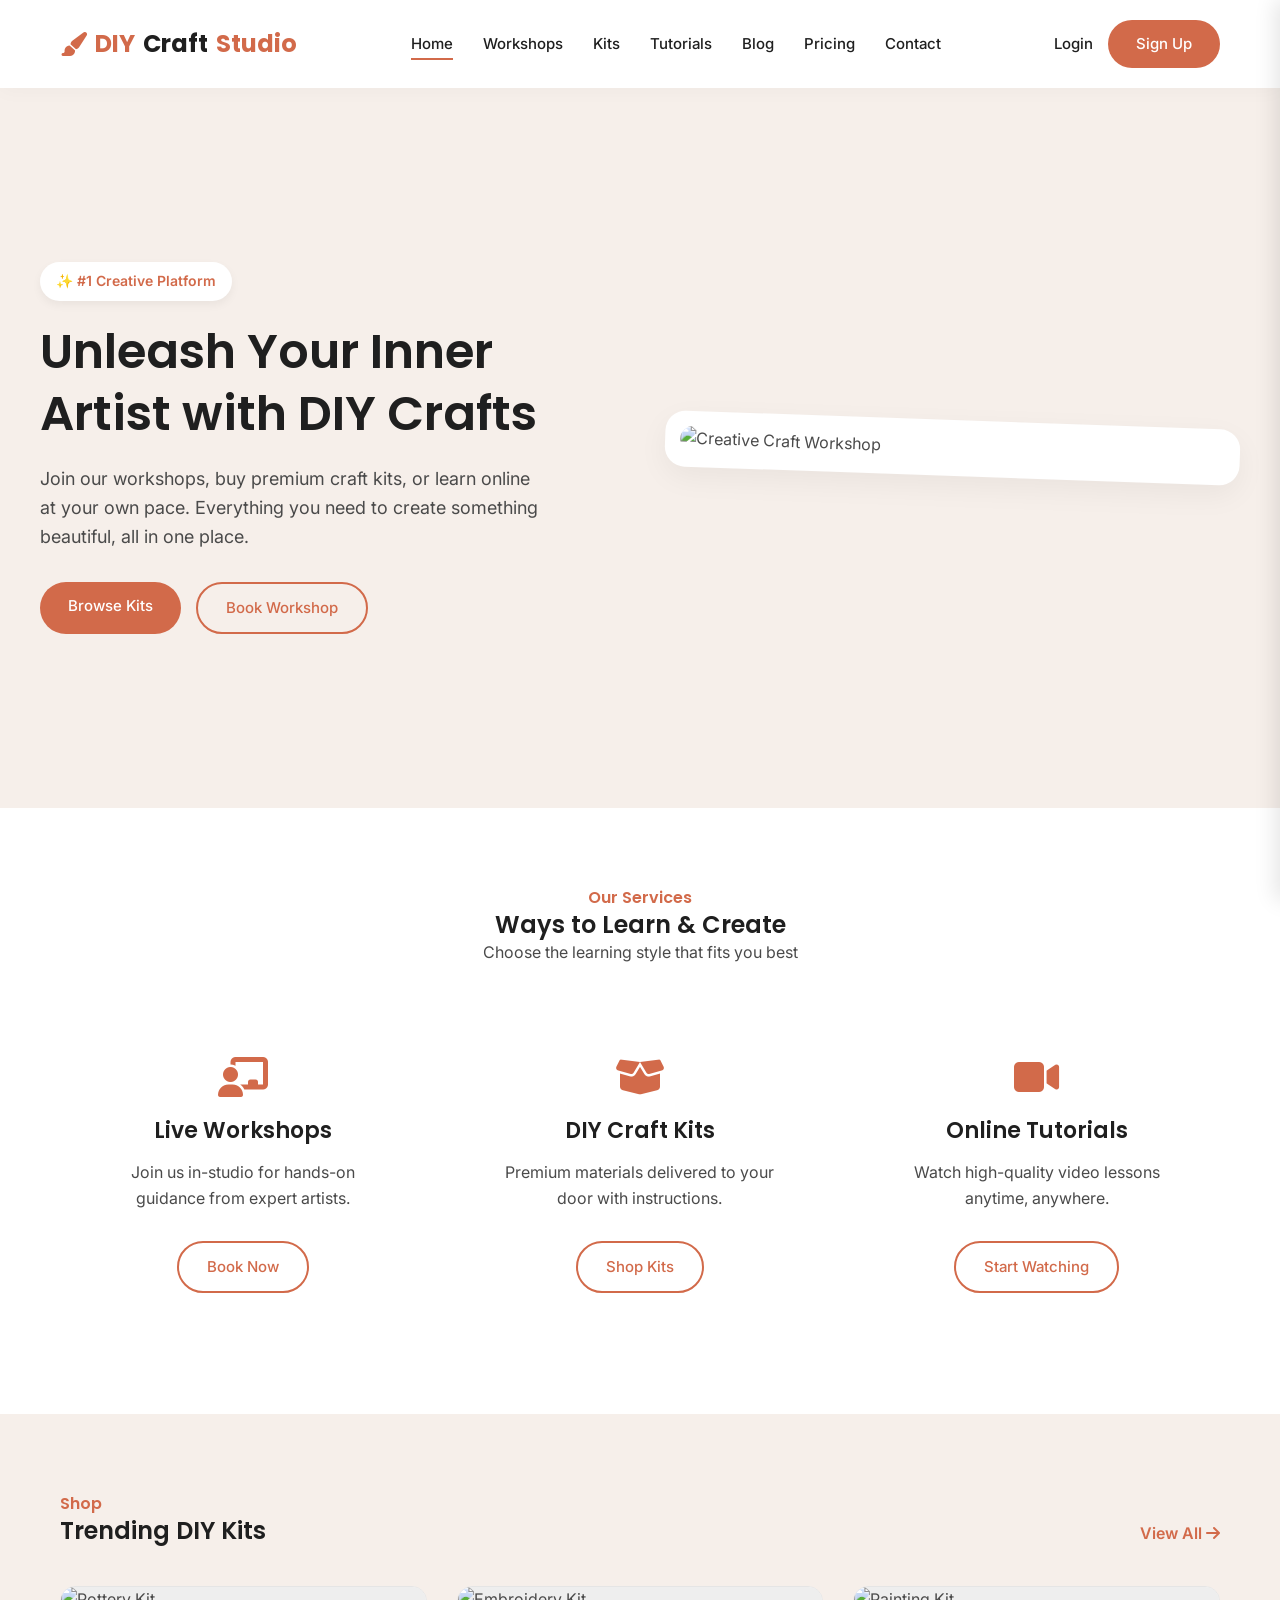
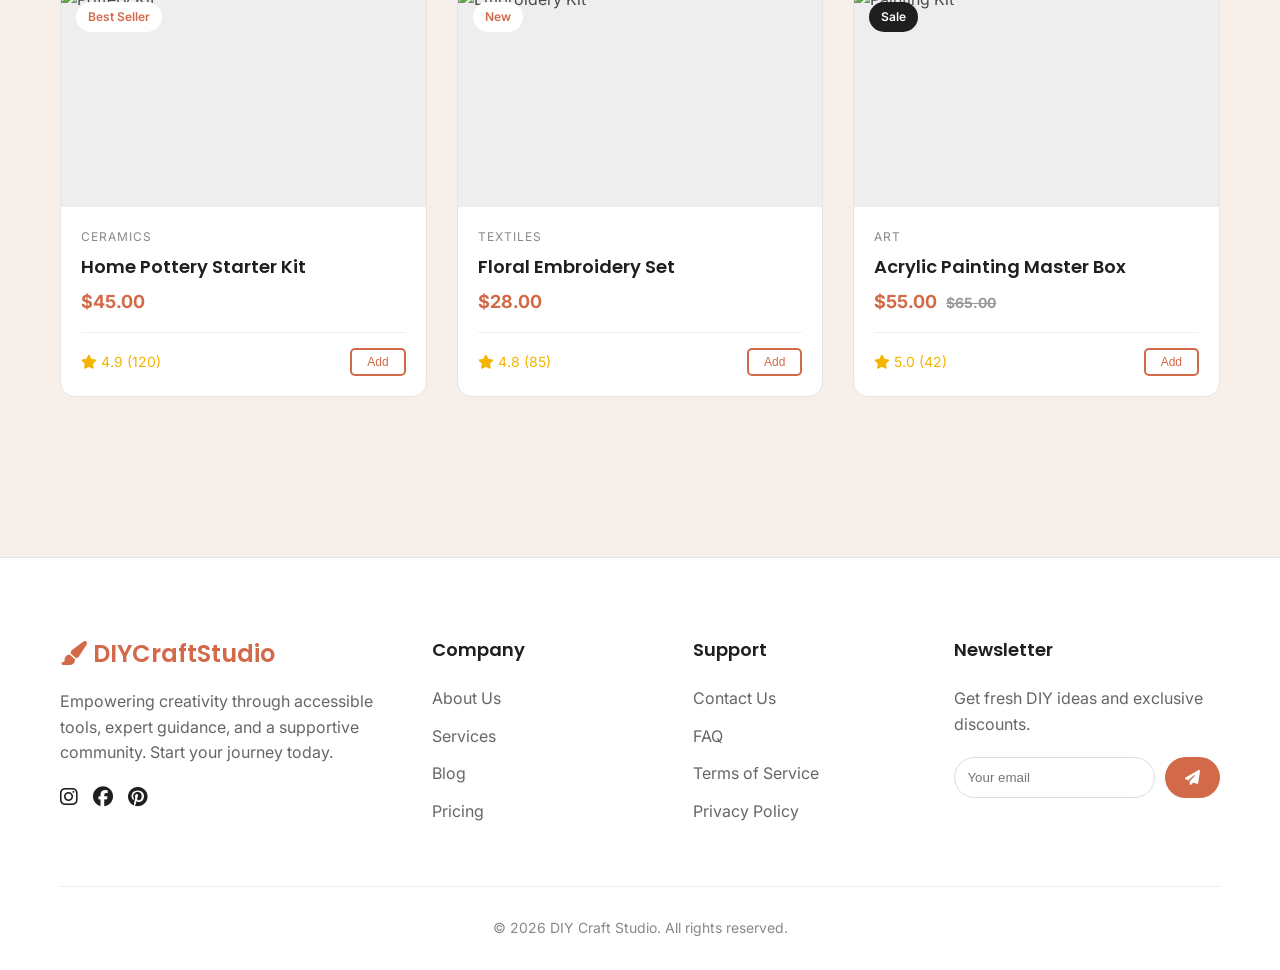
==== index.html @ 7f1c8a32 "first commit" ====
<!DOCTYPE html>
<html lang="en">
<head>
    <meta charset="UTF-8">
    <meta name="viewport" content="width=device-width, initial-scale=1.0">
    <title>DIY Craft Studio - Creative Learning & Commerce</title>
    <link rel="stylesheet" href="assets/css/style.css">
    <!-- FontAwesome for Icons -->
    <link rel="stylesheet" href="https://cdnjs.cloudflare.com/ajax/libs/font-awesome/6.4.0/css/all.min.css">
</head>
<body>

    <!-- Header -->
    <header class="header">
        <div class="container nav-container">
            <a href="index.html" class="logo">
                <i class="fa-solid fa-paintbrush"></i> DIY<span>Craft</span>Studio
            </a>
            
            <nav class="nav-menu">
                <a href="index.html" class="nav-item active">Home</a>
                <a href="services.html" class="nav-item">Workshops</a>
                <a href="services.html" class="nav-item">Kits</a>
                <a href="services.html" class="nav-item">Tutorials</a>
                <a href="blog.html" class="nav-item">Blog</a>
                <a href="pricing.html" class="nav-item">Pricing</a>
                <a href="contact.html" class="nav-item">Contact</a>
            </nav>

            <div class="nav-actions">
                <a href="login.html" class="nav-item">Login</a>
                <a href="register.html" class="btn btn-primary">Sign Up</a>
                <div class="hamburger">
                    <i class="fa-solid fa-bars"></i>
                </div>
            </div>
        </div>
    </header>

    <!-- Mobile Menu Overlay -->
    <div class="mobile-menu">
        <div style="margin-top: 50px;">
            <a href="index.html" class="sidebar-item">Home</a>
            <a href="services.html" class="sidebar-item">Workshops</a>
            <a href="services.html" class="sidebar-item">Kits</a>
            <a href="services.html" class="sidebar-item">Tutorials</a>
            <a href="blog.html" class="sidebar-item">Blog</a>
            <a href="pricing.html" class="sidebar-item">Pricing</a>
            <a href="contact.html" class="sidebar-item">Contact</a>
            <hr style="margin: 20px 0; border: 0; border-top: 1px solid #eee;">
            <a href="login.html" class="sidebar-item">Login</a>
            <a href="register.html" class="sidebar-item">Sign Up</a>
        </div>
    </div>
    <div class="overlay"></div>

    <!-- Hero Section -->
    <section class="hero container">
        <div class="hero-content">
            <span class="hero-tag">✨ #1 Creative Platform</span>
            <h1 class="hero-title">Unleash Your Inner Artist with DIY Crafts</h1>
            <p class="hero-text">Join our workshops, buy premium craft kits, or learn online at your own pace. Everything you need to create something beautiful, all in one place.</p>
            <div style="display: flex; gap: 15px;">
                <a href="services.html" class="btn btn-primary">Browse Kits</a>
                <a href="services.html" class="btn btn-outline">Book Workshop</a>
            </div>
        </div>
        <div class="hero-image">
            <div class="hero-img-wrapper">
                <!-- Placeholder Image -->
                <img src="https://images.unsplash.com/photo-1452860606245-08befc0ff44b?ixlib=rb-4.0.3&auto=format&fit=crop&w=800&q=80" alt="Creative Craft Workshop">
            </div>
        </div>
    </section>

    <!-- Services Section -->
    <section class="section-padding" style="background-color: white;">
        <div class="container">
            <div class="text-center mb-5">
                <h4 style="color: var(--primary);">Our Services</h4>
                <h2>Ways to Learn & Create</h2>
                <p>Choose the learning style that fits you best</p>
            </div>

            <div class="services-grid">
                <!-- Workshops -->
                <article class="service-card">
                    <i class="fa-solid fa-chalkboard-user service-icon"></i>
                    <h3 class="service-title">Live Workshops</h3>
                    <p class="mb-3">Join us in-studio for hands-on guidance from expert artists.</p>
                    <a href="services.html" class="btn btn-outline">Book Now</a>
                </article>

                <!-- Kits -->
                <article class="service-card">
                    <i class="fa-solid fa-box-open service-icon"></i>
                    <h3 class="service-title">DIY Craft Kits</h3>
                    <p class="mb-3">Premium materials delivered to your door with instructions.</p>
                    <a href="services.html" class="btn btn-outline">Shop Kits</a>
                </article>

                <!-- Tutorials -->
                <article class="service-card">
                    <i class="fa-solid fa-video service-icon"></i>
                    <h3 class="service-title">Online Tutorials</h3>
                    <p class="mb-3">Watch high-quality video lessons anytime, anywhere.</p>
                    <a href="services.html" class="btn btn-outline">Start Watching</a>
                </article>
            </div>
        </div>
    </section>

    <!-- Trending Kits Preview -->
    <section class="section-padding">
        <div class="container">
            <div style="display: flex; justify-content: space-between; align-items: end; margin-bottom: 40px;">
                <div>
                    <h4 style="color: var(--primary);">Shop</h4>
                    <h2>Trending DIY Kits</h2>
                </div>
                <a href="services.html" style="color: var(--primary); font-weight: 600;">View All <i class="fa-solid fa-arrow-right"></i></a>
            </div>

            <div class="card-grid">
                <!-- Kit 1 -->
                <div class="product-card">
                    <div class="card-img">
                        <span class="card-badge">Best Seller</span>
                        <img src="https://images.unsplash.com/photo-1606760227091-3dd870d97f1d?ixlib=rb-4.0.3&auto=format&fit=crop&w=800&q=80" alt="Pottery Kit">
                    </div>
                    <div class="card-body">
                        <span class="card-category">Ceramics</span>
                        <h3 class="card-title">Home Pottery Starter Kit</h3>
                        <span class="card-price">$45.00</span>
                        <div class="card-footer">
                            <span class="rating"><i class="fa-solid fa-star"></i> 4.9 (120)</span>
                            <button class="btn-outline" style="padding: 5px 15px; font-size: 12px; border-radius: 5px;">Add</button>
                        </div>
                    </div>
                </div>

                <!-- Kit 2 -->
                <div class="product-card">
                    <div class="card-img">
                        <span class="card-badge">New</span>
                        <img src="https://images.unsplash.com/photo-1544457070-4cd773b4d71e?ixlib=rb-4.0.3&auto=format&fit=crop&w=800&q=80" alt="Embroidery Kit">
                    </div>
                    <div class="card-body">
                        <span class="card-category">Textiles</span>
                        <h3 class="card-title">Floral Embroidery Set</h3>
                        <span class="card-price">$28.00</span>
                        <div class="card-footer">
                            <span class="rating"><i class="fa-solid fa-star"></i> 4.8 (85)</span>
                            <button class="btn-outline" style="padding: 5px 15px; font-size: 12px; border-radius: 5px;">Add</button>
                        </div>
                    </div>
                </div>

                <!-- Kit 3 -->
                <div class="product-card">
                    <div class="card-img">
                         <span class="card-badge" style="background: var(--tertiary); color: white;">Sale</span>
                        <img src="https://images.unsplash.com/photo-1513364776144-60967b0f800f?ixlib=rb-4.0.3&auto=format&fit=crop&w=800&q=80" alt="Painting Kit">
                    </div>
                    <div class="card-body">
                        <span class="card-category">Art</span>
                        <h3 class="card-title">Acrylic Painting Master Box</h3>
                        <span class="card-price">$55.00 <span style="text-decoration: line-through; color: #999; font-size: 14px; margin-left:5px;">$65.00</span></span>
                        <div class="card-footer">
                            <span class="rating"><i class="fa-solid fa-star"></i> 5.0 (42)</span>
                            <button class="btn-outline" style="padding: 5px 15px; font-size: 12px; border-radius: 5px;">Add</button>
                        </div>
                    </div>
                </div>
            </div>
        </div>
    </section>

    <!-- Footer -->
    <footer class="footer">
        <div class="container">
            <div class="footer-grid">
                <div class="footer-brand">
                    <h2><i class="fa-solid fa-paintbrush"></i> DIY<span>Craft</span>Studio</h2>
                    <p class="footer-text">Empowering creativity through accessible tools, expert guidance, and a supportive community. Start your journey today.</p>
                    <div style="display: flex; gap: 15px;">
                        <a href="#"><i class="fa-brands fa-instagram" style="font-size: 20px; color: var(--tertiary);"></i></a>
                        <a href="#"><i class="fa-brands fa-facebook" style="font-size: 20px; color: var(--tertiary);"></i></a>
                        <a href="#"><i class="fa-brands fa-pinterest" style="font-size: 20px; color: var(--tertiary);"></i></a>
                    </div>
                </div>

                <div>
                    <h4 class="footer-heading">Company</h4>
                    <ul class="footer-links">
                        <li><a href="about.html">About Us</a></li>
                        <li><a href="services.html">Services</a></li>
                        <li><a href="blog.html">Blog</a></li>
                        <li><a href="pricing.html">Pricing</a></li>
                    </ul>
                </div>

                <div>
                    <h4 class="footer-heading">Support</h4>
                    <ul class="footer-links">
                        <li><a href="contact.html">Contact Us</a></li>
                        <li><a href="#">FAQ</a></li>
                        <li><a href="#">Terms of Service</a></li>
                        <li><a href="#">Privacy Policy</a></li>
                    </ul>
                </div>

                <div>
                    <h4 class="footer-heading">Newsletter</h4>
                    <p class="footer-text">Get fresh DIY ideas and exclusive discounts.</p>
                    <form class="newsletter-form">
                        <input type="email" class="newsletter-input" placeholder="Your email">
                        <button type="submit" class="btn btn-primary" style="padding: 12px 20px;"><i class="fa-solid fa-paper-plane"></i></button>
                    </form>
                </div>
            </div>

            <div class="footer-bottom">
                <p>&copy; 2026 DIY Craft Studio. All rights reserved.</p>
            </div>
        </div>
    </footer>

    <script src="assets/js/main.js"></script>
</body>
</html>
---- assets/css/style.css ----
/* 
   DIY Craft Studio - Warm Handmade Theme 
   Luxury Minimal Creative Style 
*/

@import url('https://fonts.googleapis.com/css2?family=Inter:wght@300;400;500;600&family=Poppins:wght@400;500;600;700&display=swap');

:root {
    /* Color Palette - Warm Handmade */
    --primary: #D26A4A;     /* Terracotta */
    --primary-hover: #b55639;
    --secondary: #F6EFEA;   /* Cream */
    --tertiary: #1F1F1F;    /* Deep Dark */
    --text-body: #4a4a4a;
    --text-light: #ffffff;
    --border-color: #e5e5e5;
    --card-shadow: 0 10px 30px rgba(0, 0, 0, 0.05);
    --transition: all 0.3s ease;
}

/* Reset & Base */
*, *::before, *::after {
    margin: 0;
    padding: 0;
    box-sizing: border-box;
}

body {
    font-family: 'Inter', sans-serif;
    background-color: var(--secondary);
    color: var(--text-body);
    line-height: 1.6;
    overflow-x: hidden;
}

h1, h2, h3, h4, h5, h6 {
    font-family: 'Poppins', sans-serif;
    color: var(--tertiary);
    font-weight: 600;
    line-height: 1.3;
}

a {
    text-decoration: none;
    color: inherit;
    transition: var(--transition);
}

ul {
    list-style: none;
}

img {
    max-width: 100%;
    display: block;
    height: auto;
}

/* Utilities */
.container {
    max-width: 1200px;
    margin: 0 auto;
    padding: 0 20px;
}

.btn {
    display: inline-block;
    padding: 12px 28px;
    border-radius: 50px;
    font-weight: 500;
    font-size: 15px;
    cursor: pointer;
    border: none;
    transition: var(--transition);
    text-align: center;
}

.btn-primary {
    background-color: var(--primary);
    color: var(--text-light);
}

.btn-primary:hover {
    background-color: var(--primary-hover);
    transform: translateY(-2px);
    box-shadow: 0 5px 15px rgba(210, 106, 74, 0.3);
}

.btn-outline {
    background-color: transparent;
    border: 2px solid var(--primary);
    color: var(--primary);
}

.btn-outline:hover {
    background-color: var(--primary);
    color: var(--text-light);
}

.section-padding {
    padding: 80px 0;
}

.text-center { text-align: center; }
.mb-1 { margin-bottom: 10px; }
.mb-2 { margin-bottom: 20px; }
.mb-3 { margin-bottom: 30px; }
.mb-4 { margin-bottom: 40px; }
.mb-5 { margin-bottom: 50px; }

/* Header */
.header {
    background-color: #fff;
    padding: 20px 0;
    position: sticky;
    top: 0;
    z-index: 1000;
    box-shadow: 0 2px 20px rgba(0,0,0,0.03);
}

.nav-container {
    display: flex;
    justify-content: space-between;
    align-items: center;
}

.logo {
    font-family: 'Poppins', sans-serif;
    font-size: 24px;
    font-weight: 700;
    color: var(--primary);
    display: flex;
    align-items: center;
    gap: 8px;
}

.logo span {
    color: var(--tertiary);
}

.nav-menu {
    display: flex;
    gap: 30px;
    align-items: center;
}

.nav-item {
    font-weight: 500;
    color: var(--tertiary);
    position: relative;
    font-size: 15px;
}

.nav-item::after {
    content: '';
    position: absolute;
    width: 0;
    height: 2px;
    bottom: -4px;
    left: 0;
    background-color: var(--primary);
    transition: var(--transition);
}

.nav-item:hover::after,
.nav-item.active::after {
    width: 100%;
}

.nav-actions {
    display: flex;
    align-items: center;
    gap: 15px;
}

.hamburger {
    display: none;
    font-size: 24px;
    cursor: pointer;
    color: var(--tertiary);
}

/* Hero Section */
.hero {
    padding: 100px 0;
    display: flex;
    align-items: center;
    justify-content: space-between;
    gap: 50px;
    min-height: 80vh;
}

.hero-content {
    flex: 1;
}

.hero-tag {
    display: inline-block;
    padding: 8px 16px;
    background: #fff;
    color: var(--primary);
    border-radius: 30px;
    font-size: 14px;
    font-weight: 600;
    margin-bottom: 20px;
    box-shadow: 0 4px 10px rgba(0,0,0,0.05);
}

.hero-title {
    font-size: 48px;
    margin-bottom: 20px;
    color: var(--tertiary);
}

.hero-text {
    font-size: 18px;
    color: var(--text-body);
    margin-bottom: 30px;
    max-width: 500px;
}

.hero-image {
    flex: 1;
    position: relative;
}

.hero-img-wrapper {
    background-color: #fff;
    padding: 15px;
    border-radius: 20px;
    box-shadow: var(--card-shadow);
    transform: rotate(2deg);
}

.hero-img-wrapper img {
    border-radius: 15px;
}

/* Service Cards */
.services-grid {
    display: grid;
    grid-template-columns: repeat(auto-fit, minmax(300px, 1fr));
    gap: 30px;
}

.service-card {
    background: #fff;
    padding: 40px;
    border-radius: 20px;
    text-align: center;
    transition: var(--transition);
    border: 1px solid transparent;
}

.service-card:hover {
    transform: translateY(-10px);
    box-shadow: var(--card-shadow);
    border-color: var(--secondary);
}

.service-icon {
    font-size: 40px;
    color: var(--primary);
    margin-bottom: 20px;
    display: inline-block;
}

.service-title {
    font-size: 22px;
    margin-bottom: 15px;
}

/* Card System (Kits, Workshops) */
.card-grid {
    display: grid;
    grid-template-columns: repeat(auto-fit, minmax(280px, 1fr));
    gap: 30px;
}

.product-card {
    background: #fff;
    border-radius: 15px;
    overflow: hidden;
    transition: var(--transition);
    border: 1px solid var(--border-color);
}

.product-card:hover {
    box-shadow: var(--card-shadow);
    border-color: transparent;
    transform: translateY(-5px);
}

.card-img {
    height: 220px;
    background-color: #eee;
    position: relative;
}

.card-img img {
    width: 100%;
    height: 100%;
    object-fit: cover;
}

.card-badge {
    position: absolute;
    top: 15px;
    left: 15px;
    background: #fff;
    padding: 5px 12px;
    border-radius: 20px;
    font-size: 12px;
    font-weight: 600;
    color: var(--primary);
}

.card-body {
    padding: 20px;
}

.card-category {
    font-size: 12px;
    text-transform: uppercase;
    color: #888;
    letter-spacing: 1px;
    margin-bottom: 8px;
    display: block;
}

.card-title {
    font-size: 18px;
    margin-bottom: 10px;
}

.card-price {
    font-size: 18px;
    font-weight: 700;
    color: var(--primary);
    display: block;
    margin-bottom: 15px;
}

.card-footer {
    display: flex;
    justify-content: space-between;
    align-items: center;
    padding-top: 15px;
    border-top: 1px solid #f0f0f0;
}

.rating {
    color: #F4B400; /* Keeping gold for stars */
    font-size: 14px;
}

/* Dashboard Styling */
.dashboard-container {
    display: flex;
    min-height: calc(100vh - 80px); /* Minus header */
}

.sidebar {
    width: 260px;
    background: #fff;
    padding: 30px 0;
    border-right: 1px solid var(--border-color);
    flex-shrink: 0;
}

.sidebar-menu {
    display: flex;
    flex-direction: column;
}

.sidebar-item {
    padding: 15px 30px;
    cursor: pointer;
    transition: var(--transition);
    color: #666;
    font-weight: 500;
    display: flex;
    align-items: center;
    gap: 12px;
}

.sidebar-item:hover, .sidebar-item.active {
    background-color: var(--secondary);
    color: var(--primary);
    border-right: 3px solid var(--primary);
}

.dashboard-main {
    flex: 1;
    padding: 40px;
    background-color: #fcfcfc;
}

.tab-content {
    display: none;
    animation: fadeIn 0.4s ease;
}

.tab-content.active {
    display: block;
}

.stat-grid {
    display: grid;
    grid-template-columns: repeat(4, 1fr);
    gap: 20px;
    margin-bottom: 40px;
}

.stat-card {
    background: #fff;
    padding: 25px;
    border-radius: 15px;
    box-shadow: 0 4px 15px rgba(0,0,0,0.03);
}

.stat-title {
    font-size: 14px;
    color: #888;
    margin-bottom: 10px;
}

.stat-value {
    font-size: 28px;
    font-weight: 700;
    color: var(--tertiary);
}

.table-container {
    background: #fff;
    border-radius: 15px;
    padding: 25px;
    box-shadow: 0 4px 15px rgba(0,0,0,0.03);
    overflow-x: auto;
}

table {
    width: 100%;
    border-collapse: collapse;
}

th, td {
    padding: 15px;
    text-align: left;
    border-bottom: 1px solid #eee;
}

th {
    font-weight: 600;
    color: var(--tertiary);
}

td {
    color: #666;
}

.badge {
    padding: 5px 12px;
    border-radius: 20px;
    font-size: 12px;
    font-weight: 600;
}

.badge-success { background: #e6f7eb; color: #28a745; }
.badge-warning { background: #fff8e1; color: #ffa000; }
.badge-danger { background: #ffebee; color: #dc3545; }

/* Footer */
.footer {
    background-color: #fff;
    padding: 80px 0 30px;
    margin-top: 80px;
    border-top: 1px solid var(--border-color);
}

.footer-grid {
    display: grid;
    grid-template-columns: 1.5fr 1fr 1fr 1.2fr;
    gap: 40px;
    margin-bottom: 50px;
}

.footer-brand h2 {
    color: var(--primary);
    margin-bottom: 20px;
}

.footer-text {
    color: #666;
    margin-bottom: 20px;
}

.footer-heading {
    margin-bottom: 25px;
    font-size: 18px;
}

.footer-links li {
    margin-bottom: 12px;
}

.footer-links a {
    color: #666;
}

.footer-links a:hover {
    color: var(--primary);
    padding-left: 5px;
}

.newsletter-form {
    display: flex;
    gap: 10px;
}

.newsletter-input {
    flex: 1;
    padding: 12px;
    border: 1px solid #ddd;
    border-radius: 50px;
    outline: none;
}

.footer-bottom {
    text-align: center;
    padding-top: 30px;
    border-top: 1px solid #eee;
    color: #888;
    font-size: 14px;
}

/* Mobile Offcanvas */
.mobile-menu {
    position: fixed;
    top: 0;
    right: -300px;
    width: 300px;
    height: 100vh;
    background: #fff;
    z-index: 1001;
    padding: 40px;
    box-shadow: -5px 0 20px rgba(0,0,0,0.1);
    transition: var(--transition);
}

.mobile-menu.active {
    right: 0;
}

.overlay {
    position: fixed;
    top: 0;
    left: 0;
    width: 100%;
    height: 100vh;
    background: rgba(0,0,0,0.5);
    z-index: 1000;
    opacity: 0;
    visibility: hidden;
    transition: var(--transition);
}

.overlay.active {
    opacity: 1;
    visibility: visible;
}

/* Animations */
@keyframes fadeIn {
    from { opacity: 0; transform: translateY(10px); }
    to { opacity: 1; transform: translateY(0); }
}

/* Responsive */
@media (max-width: 992px) {
    .nav-menu, .nav-actions { display: none; }
    .hamburger { display: block; }
    .hero { flex-direction: column; text-align: center; }
    .hero-text { margin: 0 auto 30px; }
    .dashboard-container { flex-direction: column; }
    .sidebar { width: 100%; overflow-x: auto; border-bottom: 1px solid var(--border-color); border-right: none; padding: 15px 0; }
    .sidebar-menu { flex-direction: row; }
    .sidebar-item { border-right: none; border-bottom: 3px solid transparent; white-space: nowrap; }
    .sidebar-item:hover, .sidebar-item.active { border-right: none; border-bottom-color: var(--primary); }
    .footer-grid { grid-template-columns: 1fr 1fr; }
    .stat-grid { grid-template-columns: 1fr 1fr; }
}

@media (max-width: 576px) {
    .footer-grid { grid-template-columns: 1fr; }
    .stat-grid { grid-template-columns: 1fr; }
    .newsletter-form { flex-direction: column; }
    .hero-title { font-size: 32px; }
}
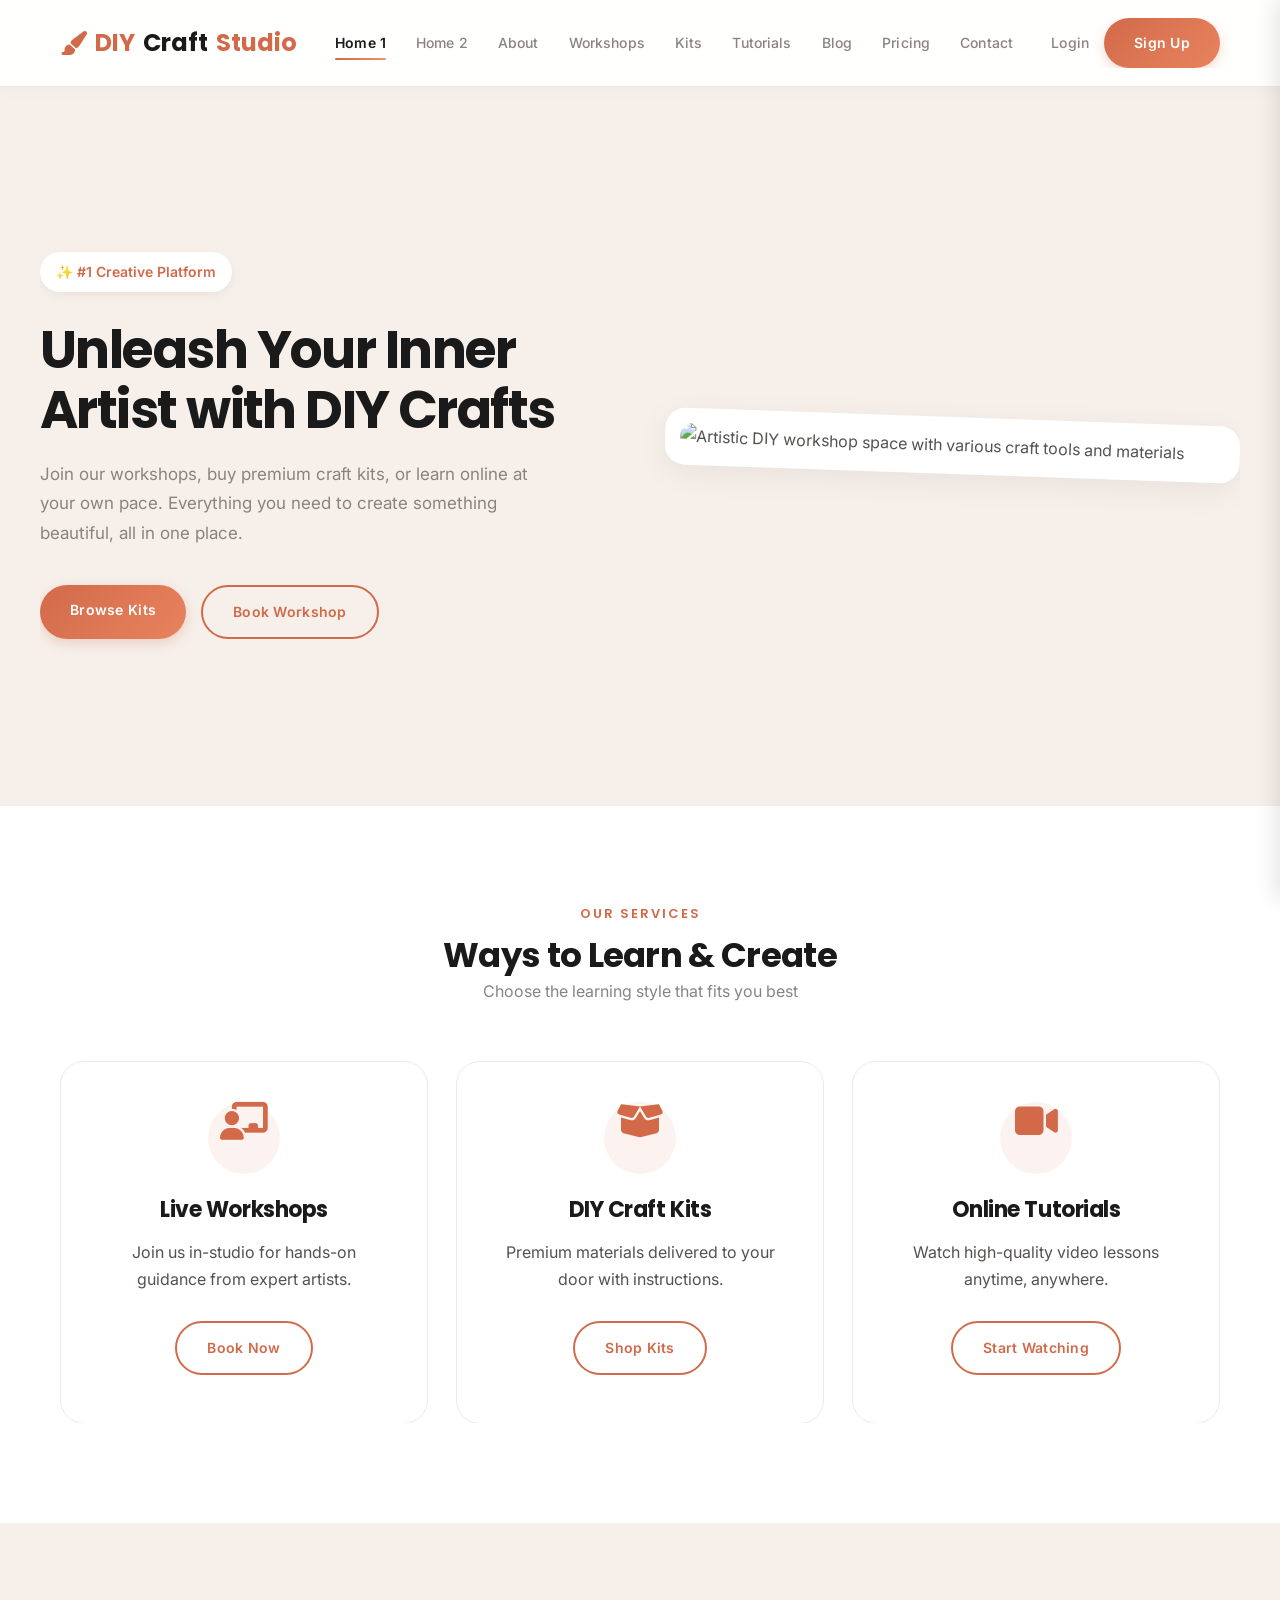
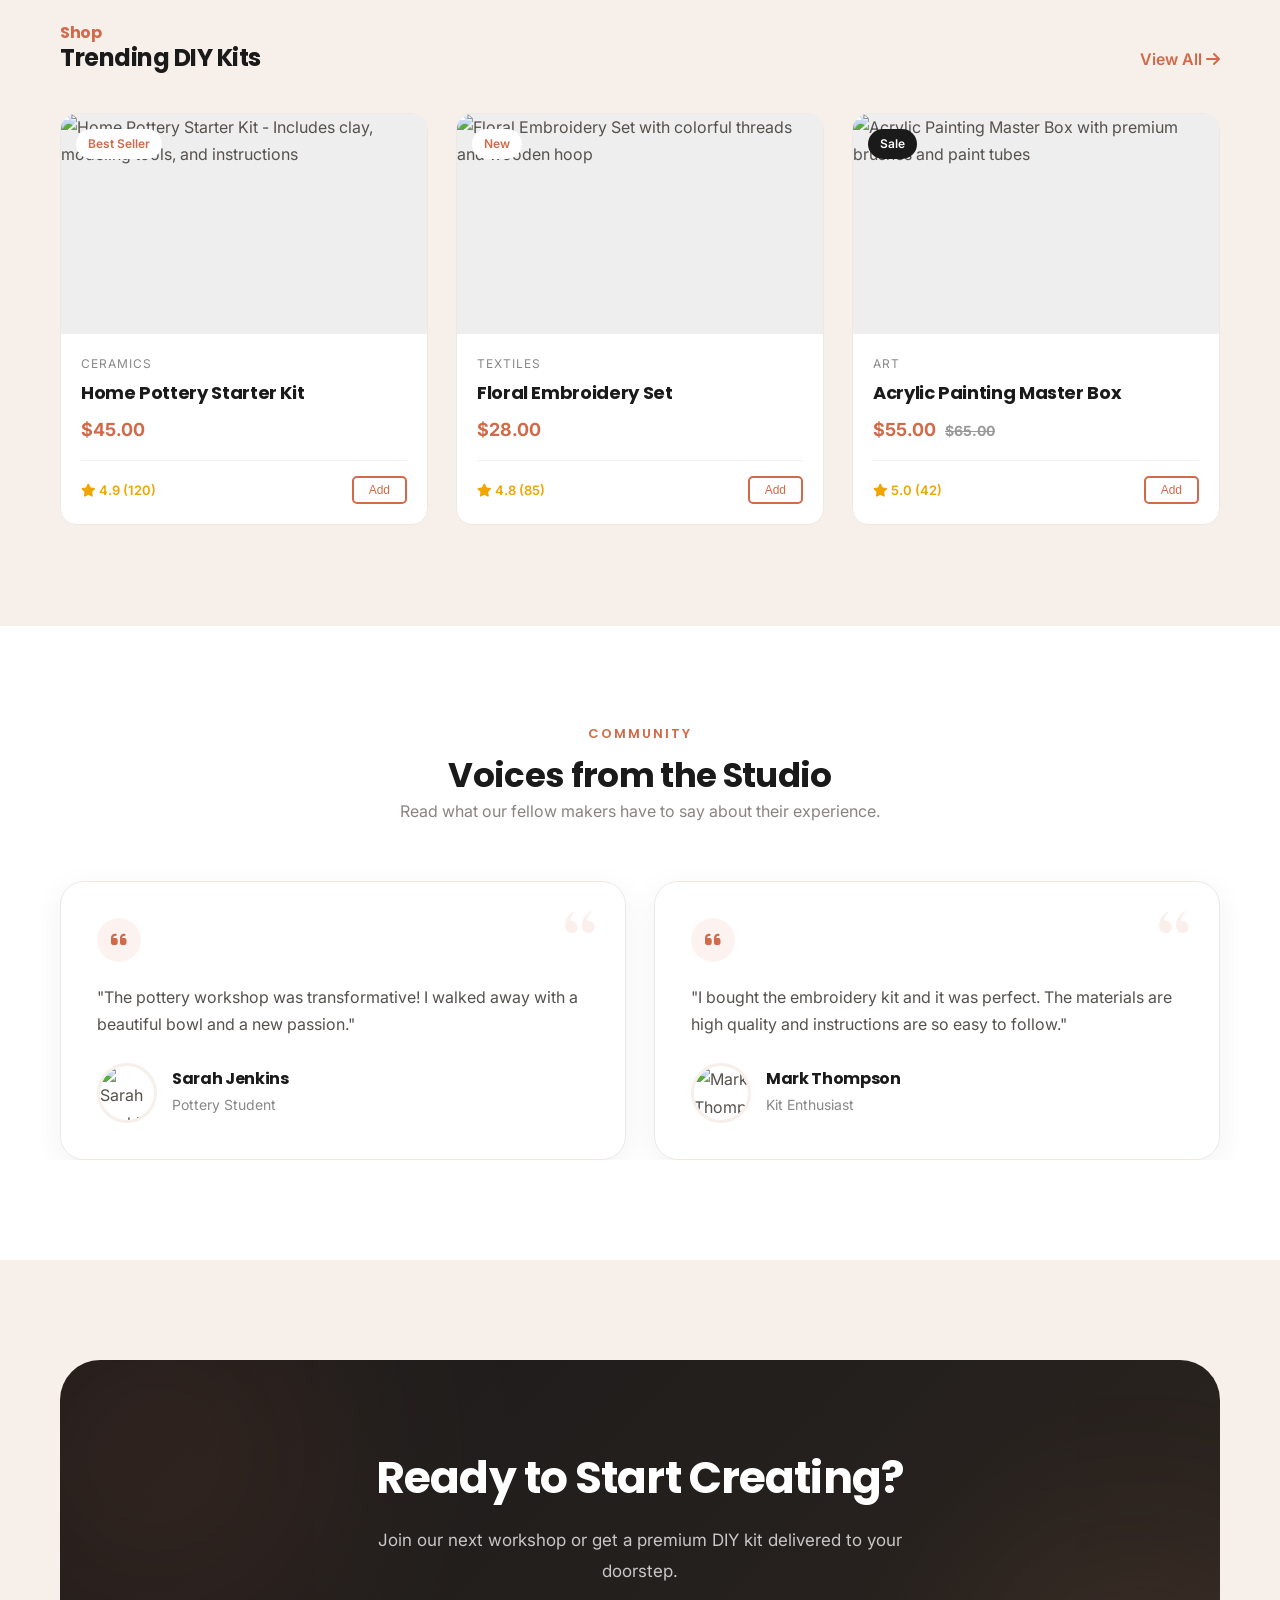
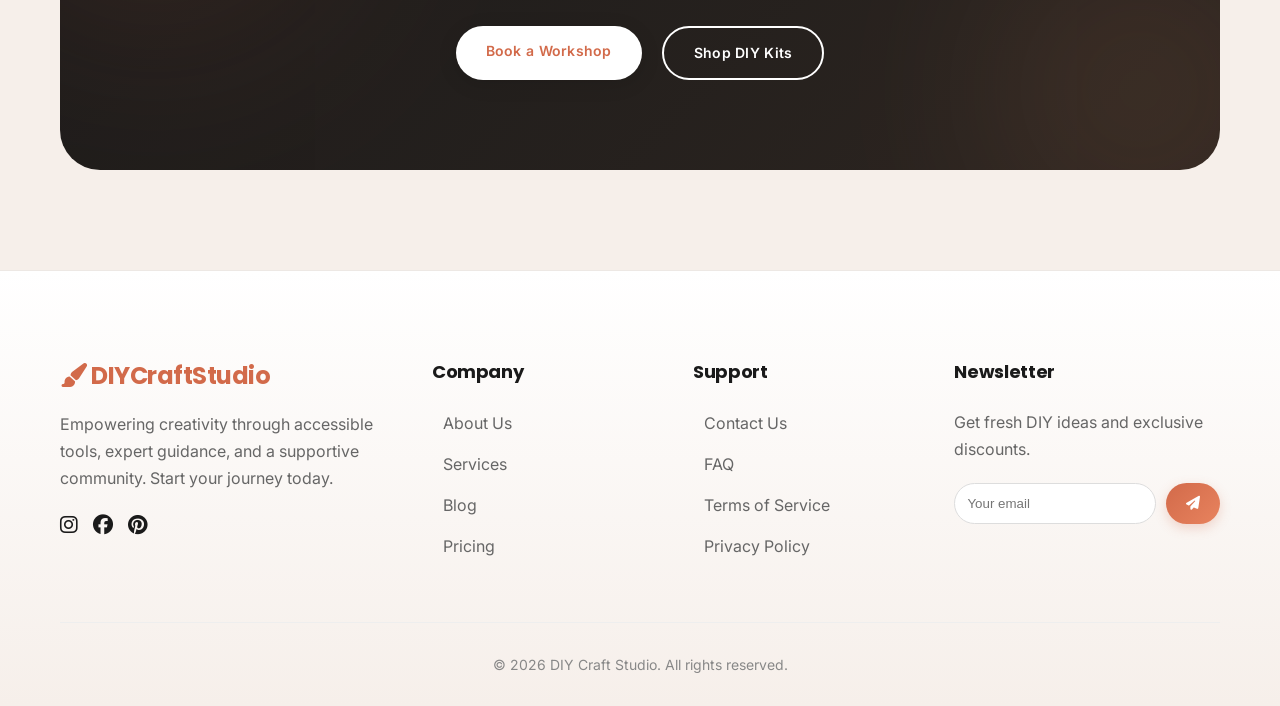
==== commit 2c749f5b: "corrections" ====
--- a/index.html
+++ b/index.html
@@ -1,5 +1,6 @@
 <!DOCTYPE html>
 <html lang="en">
+
 <head>
     <meta charset="UTF-8">
     <meta name="viewport" content="width=device-width, initial-scale=1.0">
@@ -7,7 +8,14 @@
     <link rel="stylesheet" href="assets/css/style.css">
     <!-- FontAwesome for Icons -->
     <link rel="stylesheet" href="https://cdnjs.cloudflare.com/ajax/libs/font-awesome/6.4.0/css/all.min.css">
+    <!-- Favicon -->
+    <link rel="icon" type="image/svg+xml" href="favicon.svg">
+    <link rel="icon" type="image/x-icon" href="favicon.ico">
+    <link rel="icon" type="image/png" sizes="32x32" href="favicon-32x32.png">
+    <link rel="icon" type="image/png" sizes="16x16" href="favicon-16x16.png">
+    <link rel="shortcut icon" href="favicon.ico">
 </head>
+
 <body>
 
     <!-- Header -->
@@ -16,9 +24,11 @@
             <a href="index.html" class="logo">
                 <i class="fa-solid fa-paintbrush"></i> DIY<span>Craft</span>Studio
             </a>
-            
+
             <nav class="nav-menu">
-                <a href="index.html" class="nav-item active">Home</a>
+                <a href="index.html" class="nav-item active">Home 1</a>
+                <a href="home2.html" class="nav-item">Home 2</a>
+                <a href="about.html" class="nav-item">About</a>
                 <a href="services.html" class="nav-item">Workshops</a>
                 <a href="services.html" class="nav-item">Kits</a>
                 <a href="services.html" class="nav-item">Tutorials</a>
@@ -40,7 +50,9 @@
     <!-- Mobile Menu Overlay -->
     <div class="mobile-menu">
         <div style="margin-top: 50px;">
-            <a href="index.html" class="sidebar-item">Home</a>
+            <a href="index.html" class="sidebar-item">Home 1</a>
+            <a href="home2.html" class="sidebar-item">Home 2</a>
+            <a href="about.html" class="sidebar-item">About</a>
             <a href="services.html" class="sidebar-item">Workshops</a>
             <a href="services.html" class="sidebar-item">Kits</a>
             <a href="services.html" class="sidebar-item">Tutorials</a>
@@ -56,27 +68,29 @@
 
     <!-- Hero Section -->
     <section class="hero container">
-        <div class="hero-content">
+        <div class="hero-content animate-on-scroll" data-animation="slide-in-left">
             <span class="hero-tag">✨ #1 Creative Platform</span>
             <h1 class="hero-title">Unleash Your Inner Artist with DIY Crafts</h1>
-            <p class="hero-text">Join our workshops, buy premium craft kits, or learn online at your own pace. Everything you need to create something beautiful, all in one place.</p>
+            <p class="hero-text">Join our workshops, buy premium craft kits, or learn online at your own pace.
+                Everything you need to create something beautiful, all in one place.</p>
             <div style="display: flex; gap: 15px;">
-                <a href="services.html" class="btn btn-primary">Browse Kits</a>
-                <a href="services.html" class="btn btn-outline">Book Workshop</a>
-            </div>
-        </div>
-        <div class="hero-image">
+                <a href="#kits" class="btn btn-primary">Browse Kits</a>
+                <a href="#workshops" class="btn btn-outline">Book Workshop</a>
+            </div>
+        </div>
+        <div class="hero-image animate-on-scroll" data-animation="slide-in-right">
             <div class="hero-img-wrapper">
-                <!-- Placeholder Image -->
-                <img src="https://images.unsplash.com/photo-1452860606245-08befc0ff44b?ixlib=rb-4.0.3&auto=format&fit=crop&w=800&q=80" alt="Creative Craft Workshop">
+                <!-- Hero Image -->
+                <img src="https://images.unsplash.com/photo-1452860606245-08befc0ff44b?ixlib=rb-4.0.3&auto=format&fit=crop&w=800&q=80"
+                    alt="Artistic DIY workshop space with various craft tools and materials">
             </div>
         </div>
     </section>
 
     <!-- Services Section -->
-    <section class="section-padding" style="background-color: white;">
-        <div class="container">
-            <div class="text-center mb-5">
+    <section id="workshops" class="section-padding" style="background-color: white;">
+        <div class="container">
+            <div class="text-center mb-5 animate-on-scroll" data-animation="fade-in-up">
                 <h4 style="color: var(--primary);">Our Services</h4>
                 <h2>Ways to Learn & Create</h2>
                 <p>Choose the learning style that fits you best</p>
@@ -84,7 +98,7 @@
 
             <div class="services-grid">
                 <!-- Workshops -->
-                <article class="service-card">
+                <article class="service-card animate-on-scroll" data-animation="fade-in-up">
                     <i class="fa-solid fa-chalkboard-user service-icon"></i>
                     <h3 class="service-title">Live Workshops</h3>
                     <p class="mb-3">Join us in-studio for hands-on guidance from expert artists.</p>
@@ -92,7 +106,7 @@
                 </article>
 
                 <!-- Kits -->
-                <article class="service-card">
+                <article class="service-card animate-on-scroll" data-animation="fade-in-up">
                     <i class="fa-solid fa-box-open service-icon"></i>
                     <h3 class="service-title">DIY Craft Kits</h3>
                     <p class="mb-3">Premium materials delivered to your door with instructions.</p>
@@ -100,7 +114,7 @@
                 </article>
 
                 <!-- Tutorials -->
-                <article class="service-card">
+                <article class="service-card animate-on-scroll" data-animation="fade-in-up">
                     <i class="fa-solid fa-video service-icon"></i>
                     <h3 class="service-title">Online Tutorials</h3>
                     <p class="mb-3">Watch high-quality video lessons anytime, anywhere.</p>
@@ -111,22 +125,25 @@
     </section>
 
     <!-- Trending Kits Preview -->
-    <section class="section-padding">
-        <div class="container">
-            <div style="display: flex; justify-content: space-between; align-items: end; margin-bottom: 40px;">
+    <section id="kits" class="section-padding">
+        <div class="container">
+            <div class="animate-on-scroll" data-animation="fade-in-up"
+                style="display: flex; justify-content: space-between; align-items: end; margin-bottom: 40px;">
                 <div>
                     <h4 style="color: var(--primary);">Shop</h4>
                     <h2>Trending DIY Kits</h2>
                 </div>
-                <a href="services.html" style="color: var(--primary); font-weight: 600;">View All <i class="fa-solid fa-arrow-right"></i></a>
+                <a href="services.html" style="color: var(--primary); font-weight: 600;">View All <i
+                        class="fa-solid fa-arrow-right"></i></a>
             </div>
 
             <div class="card-grid">
                 <!-- Kit 1 -->
-                <div class="product-card">
+                <div class="product-card animate-on-scroll" data-animation="fade-in-up">
                     <div class="card-img">
                         <span class="card-badge">Best Seller</span>
-                        <img src="https://images.unsplash.com/photo-1606760227091-3dd870d97f1d?ixlib=rb-4.0.3&auto=format&fit=crop&w=800&q=80" alt="Pottery Kit">
+                        <img src="https://images.unsplash.com/photo-1606760227091-3dd870d97f1d?ixlib=rb-4.0.3&auto=format&fit=crop&w=800&q=80"
+                            alt="Home Pottery Starter Kit - Includes clay, modeling tools, and instructions">
                     </div>
                     <div class="card-body">
                         <span class="card-category">Ceramics</span>
@@ -134,16 +151,18 @@
                         <span class="card-price">$45.00</span>
                         <div class="card-footer">
                             <span class="rating"><i class="fa-solid fa-star"></i> 4.9 (120)</span>
-                            <button class="btn-outline" style="padding: 5px 15px; font-size: 12px; border-radius: 5px;">Add</button>
+                            <button class="btn-outline"
+                                style="padding: 5px 15px; font-size: 12px; border-radius: 5px;">Add</button>
                         </div>
                     </div>
                 </div>
 
                 <!-- Kit 2 -->
-                <div class="product-card">
+                <div class="product-card animate-on-scroll" data-animation="fade-in-up">
                     <div class="card-img">
                         <span class="card-badge">New</span>
-                        <img src="https://images.unsplash.com/photo-1544457070-4cd773b4d71e?ixlib=rb-4.0.3&auto=format&fit=crop&w=800&q=80" alt="Embroidery Kit">
+                        <img src="https://images.unsplash.com/photo-1544457070-4cd773b4d71e?ixlib=rb-4.0.3&auto=format&fit=crop&w=800&q=80"
+                            alt="Floral Embroidery Set with colorful threads and wooden hoop">
                     </div>
                     <div class="card-body">
                         <span class="card-category">Textiles</span>
@@ -151,26 +170,83 @@
                         <span class="card-price">$28.00</span>
                         <div class="card-footer">
                             <span class="rating"><i class="fa-solid fa-star"></i> 4.8 (85)</span>
-                            <button class="btn-outline" style="padding: 5px 15px; font-size: 12px; border-radius: 5px;">Add</button>
+                            <button class="btn-outline"
+                                style="padding: 5px 15px; font-size: 12px; border-radius: 5px;">Add</button>
                         </div>
                     </div>
                 </div>
 
                 <!-- Kit 3 -->
-                <div class="product-card">
+                <div class="product-card animate-on-scroll" data-animation="fade-in-up">
                     <div class="card-img">
-                         <span class="card-badge" style="background: var(--tertiary); color: white;">Sale</span>
-                        <img src="https://images.unsplash.com/photo-1513364776144-60967b0f800f?ixlib=rb-4.0.3&auto=format&fit=crop&w=800&q=80" alt="Painting Kit">
+                        <span class="card-badge" style="background: var(--tertiary); color: white;">Sale</span>
+                        <img src="https://images.unsplash.com/photo-1513364776144-60967b0f800f?ixlib=rb-4.0.3&auto=format&fit=crop&w=800&q=80"
+                            alt="Acrylic Painting Master Box with premium brushes and paint tubes">
                     </div>
                     <div class="card-body">
                         <span class="card-category">Art</span>
                         <h3 class="card-title">Acrylic Painting Master Box</h3>
-                        <span class="card-price">$55.00 <span style="text-decoration: line-through; color: #999; font-size: 14px; margin-left:5px;">$65.00</span></span>
+                        <span class="card-price">$55.00 <span
+                                style="text-decoration: line-through; color: #999; font-size: 14px; margin-left:5px;">$65.00</span></span>
                         <div class="card-footer">
                             <span class="rating"><i class="fa-solid fa-star"></i> 5.0 (42)</span>
-                            <button class="btn-outline" style="padding: 5px 15px; font-size: 12px; border-radius: 5px;">Add</button>
-                        </div>
-                    </div>
+                            <button class="btn-outline"
+                                style="padding: 5px 15px; font-size: 12px; border-radius: 5px;">Add</button>
+                        </div>
+                    </div>
+                </div>
+            </div>
+        </div>
+    </section>
+
+    <!-- Footer -->
+    <section id="community" class="section-padding" style="background-color: white;">
+        <div class="container">
+            <div class="text-center mb-5 animate-on-scroll" data-animation="fade-in-up">
+                <h4 style="color: var(--primary);">Community</h4>
+                <h2>Voices from the Studio</h2>
+                <p>Read what our fellow makers have to say about their experience.</p>
+            </div>
+            <div class="testimonial-grid">
+                <div class="testimonial-card animate-on-scroll" data-animation="fade-in-up">
+                    <div class="testimonial-quote"><i class="fa-solid fa-quote-left"></i></div>
+                    <p class="testimonial-text">"The pottery workshop was transformative! I walked away with a beautiful
+                        bowl and a new passion."</p>
+                    <div class="testimonial-user">
+                        <img src="https://images.unsplash.com/photo-1438761681033-6461ffad8d80?q=80&w=200&auto=format&fit=crop"
+                            alt="Sarah Jenkins">
+                        <div class="testimonial-info">
+                            <h4>Sarah Jenkins</h4>
+                            <span>Pottery Student</span>
+                        </div>
+                    </div>
+                </div>
+                <div class="testimonial-card animate-on-scroll" data-animation="fade-in-up">
+                    <div class="testimonial-quote"><i class="fa-solid fa-quote-left"></i></div>
+                    <p class="testimonial-text">"I bought the embroidery kit and it was perfect. The materials are high
+                        quality and instructions are so easy to follow."</p>
+                    <div class="testimonial-user">
+                        <img src="https://images.unsplash.com/photo-1500648767791-00dcc994a43e?q=80&w=200&auto=format&fit=crop"
+                            alt="Mark Thompson">
+                        <div class="testimonial-info">
+                            <h4>Mark Thompson</h4>
+                            <span>Kit Enthusiast</span>
+                        </div>
+                    </div>
+                </div>
+            </div>
+        </div>
+    </section>
+
+    <section class="section-padding">
+        <div class="container">
+            <div class="cta-box animate-on-scroll" data-animation="fade-in-up">
+                <h2>Ready to Start Creating?</h2>
+                <p>Join our next workshop or get a premium DIY kit delivered to your doorstep.</p>
+                <div style="display: flex; gap: 20px; justify-content: center; flex-wrap: wrap;">
+                    <a href="services.html" class="btn btn-primary">Book a Workshop</a>
+                    <a href="services.html" class="btn btn-outline" style="color: white; border-color: white;">Shop DIY
+                        Kits</a>
                 </div>
             </div>
         </div>
@@ -182,11 +258,15 @@
             <div class="footer-grid">
                 <div class="footer-brand">
                     <h2><i class="fa-solid fa-paintbrush"></i> DIY<span>Craft</span>Studio</h2>
-                    <p class="footer-text">Empowering creativity through accessible tools, expert guidance, and a supportive community. Start your journey today.</p>
+                    <p class="footer-text">Empowering creativity through accessible tools, expert guidance, and a
+                        supportive community. Start your journey today.</p>
                     <div style="display: flex; gap: 15px;">
-                        <a href="#"><i class="fa-brands fa-instagram" style="font-size: 20px; color: var(--tertiary);"></i></a>
-                        <a href="#"><i class="fa-brands fa-facebook" style="font-size: 20px; color: var(--tertiary);"></i></a>
-                        <a href="#"><i class="fa-brands fa-pinterest" style="font-size: 20px; color: var(--tertiary);"></i></a>
+                        <a href="#"><i class="fa-brands fa-instagram"
+                                style="font-size: 20px; color: var(--tertiary);"></i></a>
+                        <a href="#"><i class="fa-brands fa-facebook"
+                                style="font-size: 20px; color: var(--tertiary);"></i></a>
+                        <a href="#"><i class="fa-brands fa-pinterest"
+                                style="font-size: 20px; color: var(--tertiary);"></i></a>
                     </div>
                 </div>
 
@@ -215,7 +295,8 @@
                     <p class="footer-text">Get fresh DIY ideas and exclusive discounts.</p>
                     <form class="newsletter-form">
                         <input type="email" class="newsletter-input" placeholder="Your email">
-                        <button type="submit" class="btn btn-primary" style="padding: 12px 20px;"><i class="fa-solid fa-paper-plane"></i></button>
+                        <button type="submit" class="btn btn-primary" style="padding: 12px 20px;"><i
+                                class="fa-solid fa-paper-plane"></i></button>
                     </form>
                 </div>
             </div>
@@ -228,4 +309,7 @@
 
     <script src="assets/js/main.js"></script>
 </body>
+
 </html>
+
+
--- a/assets/css/style.css
+++ b/assets/css/style.css
@@ -3,41 +3,67 @@
    Luxury Minimal Creative Style 
 */
 
-@import url('https://fonts.googleapis.com/css2?family=Inter:wght@300;400;500;600&family=Poppins:wght@400;500;600;700&display=swap');
+@import url('https://fonts.googleapis.com/css2?family=DM+Serif+Display:ital@0;1&family=Inter:wght@300;400;500;600&family=Poppins:wght@400;500;600;700;800&display=swap');
 
 :root {
     /* Color Palette - Warm Handmade */
-    --primary: #D26A4A;     /* Terracotta */
+    --primary: #D26A4A;
+    /* Terracotta */
     --primary-hover: #b55639;
-    --secondary: #F6EFEA;   /* Cream */
-    --tertiary: #1F1F1F;    /* Deep Dark */
-    --text-body: #4a4a4a;
+    --primary-light: rgba(210, 106, 74, 0.08);
+    --secondary: #F6EFEA;
+    /* Cream */
+    --secondary-dark: #EDE3DC;
+    --tertiary: #1a1a1a;
+    /* Deep Dark */
+    --text-body: #55514e;
+    --text-muted: #8a8480;
     --text-light: #ffffff;
-    --border-color: #e5e5e5;
-    --card-shadow: 0 10px 30px rgba(0, 0, 0, 0.05);
-    --transition: all 0.3s ease;
+    --border-color: #ede8e4;
+    --card-shadow: 0 8px 32px rgba(0, 0, 0, 0.06);
+    --card-shadow-hover: 0 20px 48px rgba(0, 0, 0, 0.1);
+    --transition: all 0.3s cubic-bezier(0.4, 0, 0.2, 1);
+    --transition-slow: all 0.5s cubic-bezier(0.4, 0, 0.2, 1);
+    --radius-sm: 10px;
+    --radius-md: 16px;
+    --radius-lg: 24px;
+    --radius-xl: 40px;
 }
 
 /* Reset & Base */
-*, *::before, *::after {
+*,
+*::before,
+*::after {
     margin: 0;
     padding: 0;
     box-sizing: border-box;
+}
+
+html {
+    scroll-behavior: smooth;
 }
 
 body {
     font-family: 'Inter', sans-serif;
     background-color: var(--secondary);
     color: var(--text-body);
-    line-height: 1.6;
+    line-height: 1.7;
     overflow-x: hidden;
-}
-
-h1, h2, h3, h4, h5, h6 {
+    -webkit-font-smoothing: antialiased;
+    -moz-osx-font-smoothing: grayscale;
+}
+
+h1,
+h2,
+h3,
+h4,
+h5,
+h6 {
     font-family: 'Poppins', sans-serif;
     color: var(--tertiary);
-    font-weight: 600;
-    line-height: 1.3;
+    font-weight: 700;
+    line-height: 1.25;
+    letter-spacing: -0.02em;
 }
 
 a {
@@ -65,25 +91,29 @@
 
 .btn {
     display: inline-block;
-    padding: 12px 28px;
+    padding: 13px 30px;
     border-radius: 50px;
-    font-weight: 500;
-    font-size: 15px;
+    font-weight: 600;
+    font-size: 14px;
+    letter-spacing: 0.02em;
     cursor: pointer;
     border: none;
     transition: var(--transition);
     text-align: center;
+    position: relative;
+    overflow: hidden;
 }
 
 .btn-primary {
-    background-color: var(--primary);
+    background: linear-gradient(135deg, var(--primary) 0%, #e8835e 100%);
     color: var(--text-light);
+    box-shadow: 0 4px 12px rgba(210, 106, 74, 0.25);
 }
 
 .btn-primary:hover {
-    background-color: var(--primary-hover);
+    background: linear-gradient(135deg, var(--primary-hover) 0%, var(--primary) 100%);
     transform: translateY(-2px);
-    box-shadow: 0 5px 15px rgba(210, 106, 74, 0.3);
+    box-shadow: 0 8px 24px rgba(210, 106, 74, 0.35);
 }
 
 .btn-outline {
@@ -95,27 +125,53 @@
 .btn-outline:hover {
     background-color: var(--primary);
     color: var(--text-light);
+    transform: translateY(-2px);
+    box-shadow: 0 6px 20px rgba(210, 106, 74, 0.2);
 }
 
 .section-padding {
-    padding: 80px 0;
-}
-
-.text-center { text-align: center; }
-.mb-1 { margin-bottom: 10px; }
-.mb-2 { margin-bottom: 20px; }
-.mb-3 { margin-bottom: 30px; }
-.mb-4 { margin-bottom: 40px; }
-.mb-5 { margin-bottom: 50px; }
+    padding: 100px 0;
+}
+
+.section-padding-sm {
+    padding: 60px 0;
+}
+
+.text-center {
+    text-align: center;
+}
+
+.mb-1 {
+    margin-bottom: 8px;
+}
+
+.mb-2 {
+    margin-bottom: 16px;
+}
+
+.mb-3 {
+    margin-bottom: 28px;
+}
+
+.mb-4 {
+    margin-bottom: 40px;
+}
+
+.mb-5 {
+    margin-bottom: 56px;
+}
 
 /* Header */
 .header {
-    background-color: #fff;
-    padding: 20px 0;
+    background-color: rgba(255, 255, 255, 0.95);
+    backdrop-filter: blur(12px);
+    -webkit-backdrop-filter: blur(12px);
+    padding: 18px 0;
     position: sticky;
     top: 0;
     z-index: 1000;
-    box-shadow: 0 2px 20px rgba(0,0,0,0.03);
+    box-shadow: 0 1px 0 var(--border-color), 0 2px 20px rgba(0, 0, 0, 0.03);
+    transition: var(--transition);
 }
 
 .nav-container {
@@ -146,9 +202,20 @@
 
 .nav-item {
     font-weight: 500;
+    color: var(--text-muted);
+    position: relative;
+    font-size: 14px;
+    letter-spacing: 0.01em;
+    transition: color 0.2s ease;
+}
+
+.nav-item:hover {
+    color: var(--primary);
+}
+
+.nav-item.active {
     color: var(--tertiary);
-    position: relative;
-    font-size: 15px;
+    font-weight: 600;
 }
 
 .nav-item::after {
@@ -156,9 +223,10 @@
     position: absolute;
     width: 0;
     height: 2px;
-    bottom: -4px;
+    bottom: -5px;
     left: 0;
-    background-color: var(--primary);
+    background: linear-gradient(90deg, var(--primary), #e8956a);
+    border-radius: 2px;
     transition: var(--transition);
 }
 
@@ -203,7 +271,7 @@
     font-size: 14px;
     font-weight: 600;
     margin-bottom: 20px;
-    box-shadow: 0 4px 10px rgba(0,0,0,0.05);
+    box-shadow: 0 4px 10px rgba(0, 0, 0, 0.05);
 }
 
 .hero-title {
@@ -239,30 +307,55 @@
 /* Service Cards */
 .services-grid {
     display: grid;
-    grid-template-columns: repeat(auto-fit, minmax(300px, 1fr));
-    gap: 30px;
+    grid-template-columns: repeat(auto-fit, minmax(280px, 1fr));
+    gap: 28px;
 }
 
 .service-card {
     background: #fff;
-    padding: 40px;
-    border-radius: 20px;
+    padding: 40px 36px;
+    border-radius: var(--radius-lg);
     text-align: center;
     transition: var(--transition);
-    border: 1px solid transparent;
+    border: 1px solid var(--border-color);
+    position: relative;
+    overflow: hidden;
+}
+
+.service-card::before {
+    content: '';
+    position: absolute;
+    bottom: 0;
+    left: 0;
+    right: 0;
+    height: 3px;
+    background: linear-gradient(90deg, var(--primary), #e8956a);
+    transform: scaleX(0);
+    transition: var(--transition);
+    border-radius: 0 0 var(--radius-lg) var(--radius-lg);
 }
 
 .service-card:hover {
-    transform: translateY(-10px);
-    box-shadow: var(--card-shadow);
-    border-color: var(--secondary);
+    transform: translateY(-8px);
+    box-shadow: var(--card-shadow-hover);
+    border-color: transparent;
+}
+
+.service-card:hover::before {
+    transform: scaleX(1);
 }
 
 .service-icon {
-    font-size: 40px;
-    color: var(--primary);
-    margin-bottom: 20px;
-    display: inline-block;
+    font-size: 38px;
+    color: var(--primary);
+    margin-bottom: 22px;
+    display: inline-flex;
+    align-items: center;
+    justify-content: center;
+    width: 72px;
+    height: 72px;
+    background: var(--primary-light);
+    border-radius: 50%;
 }
 
 .service-title {
@@ -274,21 +367,21 @@
 .card-grid {
     display: grid;
     grid-template-columns: repeat(auto-fit, minmax(280px, 1fr));
-    gap: 30px;
+    gap: 28px;
 }
 
 .product-card {
     background: #fff;
-    border-radius: 15px;
+    border-radius: var(--radius-md);
     overflow: hidden;
     transition: var(--transition);
     border: 1px solid var(--border-color);
 }
 
 .product-card:hover {
-    box-shadow: var(--card-shadow);
+    box-shadow: var(--card-shadow-hover);
     border-color: transparent;
-    transform: translateY(-5px);
+    transform: translateY(-6px);
 }
 
 .card-img {
@@ -350,14 +443,16 @@
 }
 
 .rating {
-    color: #F4B400; /* Keeping gold for stars */
-    font-size: 14px;
+    color: #F0A500;
+    font-size: 13px;
+    font-weight: 600;
 }
 
 /* Dashboard Styling */
 .dashboard-container {
     display: flex;
-    min-height: calc(100vh - 80px); /* Minus header */
+    min-height: calc(100vh - 80px);
+    /* Minus header */
 }
 
 .sidebar {
@@ -384,7 +479,8 @@
     gap: 12px;
 }
 
-.sidebar-item:hover, .sidebar-item.active {
+.sidebar-item:hover,
+.sidebar-item.active {
     background-color: var(--secondary);
     color: var(--primary);
     border-right: 3px solid var(--primary);
@@ -396,27 +492,11 @@
     background-color: #fcfcfc;
 }
 
-.tab-content {
-    display: none;
-    animation: fadeIn 0.4s ease;
-}
-
-.tab-content.active {
-    display: block;
-}
-
-.stat-grid {
-    display: grid;
-    grid-template-columns: repeat(4, 1fr);
-    gap: 20px;
-    margin-bottom: 40px;
-}
-
 .stat-card {
     background: #fff;
     padding: 25px;
     border-radius: 15px;
-    box-shadow: 0 4px 15px rgba(0,0,0,0.03);
+    box-shadow: 0 4px 15px rgba(0, 0, 0, 0.03);
 }
 
 .stat-title {
@@ -435,7 +515,7 @@
     background: #fff;
     border-radius: 15px;
     padding: 25px;
-    box-shadow: 0 4px 15px rgba(0,0,0,0.03);
+    box-shadow: 0 4px 15px rgba(0, 0, 0, 0.03);
     overflow-x: auto;
 }
 
@@ -444,7 +524,8 @@
     border-collapse: collapse;
 }
 
-th, td {
+th,
+td {
     padding: 15px;
     text-align: left;
     border-bottom: 1px solid #eee;
@@ -466,15 +547,26 @@
     font-weight: 600;
 }
 
-.badge-success { background: #e6f7eb; color: #28a745; }
-.badge-warning { background: #fff8e1; color: #ffa000; }
-.badge-danger { background: #ffebee; color: #dc3545; }
+.badge-success {
+    background: #e6f7eb;
+    color: #28a745;
+}
+
+.badge-warning {
+    background: #fff8e1;
+    color: #ffa000;
+}
+
+.badge-danger {
+    background: #ffebee;
+    color: #dc3545;
+}
 
 /* Footer */
 .footer {
-    background-color: #fff;
-    padding: 80px 0 30px;
-    margin-top: 80px;
+    background: linear-gradient(180deg, #fff 0%, var(--secondary) 100%);
+    padding: 90px 0 30px;
+    margin-top: 0;
     border-top: 1px solid var(--border-color);
 }
 
@@ -544,7 +636,7 @@
     background: #fff;
     z-index: 1001;
     padding: 40px;
-    box-shadow: -5px 0 20px rgba(0,0,0,0.1);
+    box-shadow: -5px 0 20px rgba(0, 0, 0, 0.1);
     transition: var(--transition);
 }
 
@@ -558,7 +650,7 @@
     left: 0;
     width: 100%;
     height: 100vh;
-    background: rgba(0,0,0,0.5);
+    background: rgba(0, 0, 0, 0.5);
     z-index: 1000;
     opacity: 0;
     visibility: hidden;
@@ -570,30 +662,755 @@
     visibility: visible;
 }
 
-/* Animations */
-@keyframes fadeIn {
-    from { opacity: 0; transform: translateY(10px); }
-    to { opacity: 1; transform: translateY(0); }
+/* Gallery Grid */
+.gallery-grid {
+    display: grid;
+    grid-template-columns: repeat(auto-fit, minmax(280px, 1fr));
+    gap: 20px;
+}
+
+.gallery-item {
+    position: relative;
+    overflow: hidden;
+    border-radius: 15px;
+    height: 300px;
+    box-shadow: var(--card-shadow);
+}
+
+.gallery-item img {
+    width: 100%;
+    height: 100%;
+    object-fit: cover;
+    transition: var(--transition);
+}
+
+.gallery-item:hover img {
+    transform: scale(1.1);
+}
+
+.gallery-overlay {
+    position: absolute;
+    inset: 0;
+    background: rgba(210, 106, 74, 0.8);
+    display: flex;
+    align-items: center;
+    justify-content: center;
+    opacity: 0;
+    transition: var(--transition);
+    color: white;
+    font-weight: 600;
+}
+
+.gallery-item:hover .gallery-overlay {
+    opacity: 1;
+}
+
+/* Testimonial Cards */
+.testimonial-grid {
+    display: grid;
+    grid-template-columns: repeat(auto-fit, minmax(300px, 1fr));
+    gap: 28px;
+}
+
+.testimonial-card {
+    background: #fff;
+    padding: 36px;
+    border-radius: var(--radius-lg);
+    box-shadow: var(--card-shadow);
+    border: 1px solid var(--border-color);
+    transition: var(--transition);
+    position: relative;
+}
+
+.testimonial-card::before {
+    content: '\201C';
+    position: absolute;
+    top: 20px;
+    right: 28px;
+    font-family: 'DM Serif Display', serif;
+    font-size: 80px;
+    color: var(--primary);
+    opacity: 0.1;
+    line-height: 1;
+}
+
+.testimonial-card:hover {
+    transform: translateY(-5px);
+    box-shadow: var(--card-shadow-hover);
+    border-color: var(--secondary-dark);
+}
+
+.testimonial-quote {
+    color: var(--primary);
+    font-size: 24px;
+    margin-bottom: 20px;
+}
+
+.testimonial-text {
+    font-size: 16px;
+    color: var(--text-body);
+    margin-bottom: 25px;
+    line-height: 1.7;
+}
+
+.testimonial-user {
+    display: flex;
+    align-items: center;
+    gap: 15px;
+}
+
+.testimonial-user img {
+    width: 60px;
+    height: 60px;
+    border-radius: 50%;
+    object-fit: cover;
+    border: 3px solid var(--secondary);
+}
+
+.testimonial-info h4 {
+    font-size: 16px;
+    margin-bottom: 2px;
+}
+
+.testimonial-info span {
+    font-size: 14px;
+    color: #888;
+}
+
+/* Home2 Specific Hero */
+.hero-v2 {
+    background-size: cover;
+    background-position: center;
+    background-attachment: fixed;
+    position: relative;
+    min-height: 90vh;
+    display: flex;
+    align-items: center;
+    justify-content: center;
+    text-align: center;
+    color: white;
+    margin-bottom: 0;
+}
+
+.hero-v2::before {
+    content: '';
+    position: absolute;
+    inset: 0;
+    background: rgba(0, 0, 0, 0.5);
+    z-index: 1;
+}
+
+.hero-v2 .container {
+    position: relative;
+    z-index: 2;
+}
+
+.hero-v2 .hero-title {
+    color: white;
+    font-size: 64px;
+    font-weight: 800;
+    margin-bottom: 20px;
+    text-shadow: 0 2px 10px rgba(0, 0, 0, 0.3);
+}
+
+.hero-v2 .hero-text {
+    color: rgba(255, 255, 255, 0.9);
+    font-size: 20px;
+    max-width: 700px;
+    margin: 0 auto 40px;
+}
+
+/* About Studio Layout */
+.about-split {
+    display: flex;
+    align-items: center;
+    gap: 60px;
+}
+
+.about-content {
+    flex: 1;
+}
+
+.about-image {
+    flex: 1;
+}
+
+.about-image img {
+    border-radius: 30px;
+    box-shadow: 20px 20px 0 var(--primary);
+}
+
+/* CTA Section */
+.cta-box {
+    background: linear-gradient(135deg, var(--tertiary) 0%, #2d2520 100%);
+    border-radius: var(--radius-xl);
+    padding: 90px 48px;
+    text-align: center;
+    color: white;
+    position: relative;
+    overflow: hidden;
+}
+
+.cta-box::before {
+    content: '';
+    position: absolute;
+    top: -80px;
+    left: -80px;
+    width: 350px;
+    height: 350px;
+    background: var(--primary);
+    filter: blur(120px);
+    opacity: 0.15;
+    border-radius: 50%;
+}
+
+.cta-box::after {
+    content: '';
+    position: absolute;
+    bottom: -60px;
+    right: -60px;
+    width: 280px;
+    height: 280px;
+    background: #e8956a;
+    filter: blur(100px);
+    opacity: 0.12;
+    border-radius: 50%;
+}
+
+.cta-box h2 {
+    color: white;
+    font-size: 44px;
+    margin-bottom: 20px;
+    position: relative;
+    z-index: 1;
+}
+
+.cta-box p {
+    color: rgba(255, 255, 255, 0.75);
+    font-size: 17px;
+    margin-bottom: 40px;
+    max-width: 560px;
+    margin-left: auto;
+    margin-right: auto;
+    position: relative;
+    z-index: 1;
+    line-height: 1.8;
 }
 
 /* Responsive */
-@media (max-width: 992px) {
-    .nav-menu, .nav-actions { display: none; }
-    .hamburger { display: block; }
-    .hero { flex-direction: column; text-align: center; }
-    .hero-text { margin: 0 auto 30px; }
-    .dashboard-container { flex-direction: column; }
-    .sidebar { width: 100%; overflow-x: auto; border-bottom: 1px solid var(--border-color); border-right: none; padding: 15px 0; }
-    .sidebar-menu { flex-direction: row; }
-    .sidebar-item { border-right: none; border-bottom: 3px solid transparent; white-space: nowrap; }
-    .sidebar-item:hover, .sidebar-item.active { border-right: none; border-bottom-color: var(--primary); }
-    .footer-grid { grid-template-columns: 1fr 1fr; }
-    .stat-grid { grid-template-columns: 1fr 1fr; }
+@media (max-width: 1024px) {
+
+    .nav-menu,
+    .nav-actions {
+        display: none;
+    }
+
+    .hamburger {
+        display: block;
+    }
+
+    .hero {
+        flex-direction: column;
+        text-align: center;
+        padding: 70px 0;
+        min-height: auto;
+    }
+
+    .hero-text {
+        margin: 0 auto 30px;
+    }
+
+    .about-split {
+        flex-direction: column;
+        text-align: center;
+    }
+
+    .about-image img {
+        box-shadow: 10px 10px 0 var(--primary);
+    }
+
+    .hero-v2 .hero-title {
+        font-size: 42px;
+    }
+
+    .dashboard-container {
+        flex-direction: column;
+    }
+
+    .sidebar {
+        width: 100%;
+        overflow-x: auto;
+        border-bottom: 1px solid var(--border-color);
+        border-right: none;
+        padding: 15px 0;
+    }
+
+    .sidebar-menu {
+        flex-direction: row;
+    }
+
+    .sidebar-item {
+        border-right: none;
+        border-bottom: 3px solid transparent;
+        white-space: nowrap;
+    }
+
+    .sidebar-item:hover,
+    .sidebar-item.active {
+        border-right: none;
+        border-bottom-color: var(--primary);
+    }
+
+    .footer-grid {
+        grid-template-columns: 1fr 1fr;
+    }
+
+    .stat-grid {
+        grid-template-columns: 1fr 1fr;
+    }
+
+    .section-padding {
+        padding: 70px 0;
+    }
+}
+
+@media (max-width: 768px) {
+    .hero-title {
+        font-size: 36px;
+    }
+
+    h2 {
+        font-size: 28px;
+    }
+
+    .cta-box {
+        padding: 60px 28px;
+        border-radius: 24px;
+    }
+
+    .testimonial-card {
+        padding: 28px;
+    }
+
+    .service-card {
+        padding: 32px 24px;
+    }
 }
 
 @media (max-width: 576px) {
-    .footer-grid { grid-template-columns: 1fr; }
-    .stat-grid { grid-template-columns: 1fr; }
-    .newsletter-form { flex-direction: column; }
-    .hero-title { font-size: 32px; }
-}
+    .footer-grid {
+        grid-template-columns: 1fr;
+    }
+
+    .stat-grid {
+        grid-template-columns: 1fr;
+    }
+
+    .newsletter-form {
+        flex-direction: column;
+    }
+
+    .hero-title {
+        font-size: 30px;
+    }
+
+    .hero-v2 .hero-title {
+        font-size: 32px;
+    }
+
+    .cta-box h2 {
+        font-size: 28px;
+    }
+
+    .section-padding {
+        padding: 56px 0;
+    }
+
+    .services-grid,
+    .card-grid,
+    .testimonial-grid {
+        grid-template-columns: 1fr;
+    }
+}
+
+/* Section heading accent */
+.text-center h2 {
+    font-size: 34px;
+}
+
+.text-center h4 {
+    font-size: 13px;
+    text-transform: uppercase;
+    letter-spacing: 2px;
+    font-weight: 600;
+    color: var(--primary);
+    margin-bottom: 12px;
+}
+
+.text-center p {
+    color: var(--text-muted);
+    font-size: 16px;
+    max-width: 560px;
+    margin-left: auto;
+    margin-right: auto;
+    line-height: 1.75;
+}
+
+/* Hero section heading scale */
+.hero-title {
+    font-size: 52px;
+    line-height: 1.15;
+    letter-spacing: -0.03em;
+    margin-bottom: 20px;
+    color: var(--tertiary);
+}
+
+.hero-subtitle,
+.hero-text {
+    font-size: 17px;
+    color: var(--text-muted);
+    margin-bottom: 36px;
+    line-height: 1.75;
+    max-width: 500px;
+}
+
+/* ── Scrolled Header State ──────────────────────────────────── */
+.header.scrolled {
+    background-color: rgba(255, 255, 255, 0.98);
+    box-shadow: 0 4px 28px rgba(0, 0, 0, 0.08);
+}
+
+
+/* ── Section Eyebrow Label with Animated Bar ────────────────── */
+.section-eyebrow {
+    display: inline-flex;
+    flex-direction: column;
+    align-items: center;
+    gap: 8px;
+    text-transform: uppercase;
+    letter-spacing: 2.5px;
+    font-size: 12px;
+    font-weight: 700;
+    color: var(--primary);
+    margin-bottom: 16px;
+}
+
+.section-eyebrow::after {
+    content: '';
+    display: block;
+    height: 3px;
+    width: 0;
+    background: linear-gradient(90deg, var(--primary), #e8956a);
+    border-radius: 2px;
+    animation: drawLine 0.8s 0.3s ease forwards;
+}
+
+
+/* ── Decorative Blob Accents ────────────────────────────────── */
+.blob-accent {
+    position: absolute;
+    border-radius: 50%;
+    filter: blur(70px);
+    pointer-events: none;
+    animation: floatBlob 8s ease-in-out infinite;
+    z-index: 0;
+}
+
+.blob-accent-1 {
+    width: 300px;
+    height: 300px;
+    background: rgba(210, 106, 74, 0.12);
+    top: -80px;
+    left: -60px;
+    animation-delay: 0s;
+}
+
+.blob-accent-2 {
+    width: 220px;
+    height: 220px;
+    background: rgba(232, 149, 106, 0.10);
+    bottom: -60px;
+    right: -40px;
+    animation-delay: 3s;
+}
+
+
+/* ── Vibrant Section Divider ────────────────────────────────── */
+.section-divider {
+    display: flex;
+    align-items: center;
+    gap: 20px;
+    max-width: 600px;
+    margin: 0 auto 70px;
+    padding: 0 20px;
+}
+
+.section-divider::before,
+.section-divider::after {
+    content: '';
+    flex: 1;
+    height: 1px;
+    background: linear-gradient(90deg, transparent, var(--border-color));
+}
+
+.section-divider::after {
+    background: linear-gradient(90deg, var(--border-color), transparent);
+}
+
+.section-divider-icon {
+    font-size: 18px;
+    color: var(--primary);
+    opacity: 0.6;
+}
+
+
+/* ── Card Badge Pulse (Removed Animation) ──────────────────── */
+
+
+/* ── Service Icon Hover (Removed Animation) ────────────────── */
+
+
+/* ── Product card image zoom (via JS, but fallback CSS too) ── */
+.card-img {
+    overflow: hidden;
+}
+
+.card-img img {
+    transition: transform 0.45s cubic-bezier(0.4, 0, 0.2, 1);
+}
+
+.product-card:hover .card-img img {
+    transform: scale(1.06);
+}
+
+
+/* ── Testimonial Quote Icon (Removed Animation) ───────────── */
+.testimonial-quote {
+    display: inline-flex;
+    align-items: center;
+    justify-content: center;
+    width: 44px;
+    height: 44px;
+    background: var(--primary-light);
+    border-radius: 50%;
+    color: var(--primary);
+    font-size: 18px;
+    margin-bottom: 22px;
+}
+
+
+/* ── Hero Actions Gap ───────────────────────────────────────── */
+.hero-actions {
+    display: flex;
+    gap: 16px;
+    flex-wrap: wrap;
+    align-items: center;
+}
+
+
+/* ── Hero Tag (Removed Animation) ──────────────────────────── */
+.hero-tag {
+    position: relative;
+    overflow: hidden;
+}
+
+
+/* ── Craft Tag Pills (category tags) ───────────────────────── */
+.craft-tag {
+    display: inline-block;
+    padding: 5px 14px;
+    border-radius: 20px;
+    background: var(--primary-light);
+    color: var(--primary);
+    font-size: 12px;
+    font-weight: 600;
+    letter-spacing: 0.5px;
+    transition: background 0.2s ease, color 0.2s ease;
+}
+
+.craft-tag:hover {
+    background: var(--primary);
+    color: white;
+}
+
+
+/* ── Stats Number Accent ────────────────────────────────────── */
+.stat-value {
+    background: linear-gradient(135deg, var(--tertiary), var(--primary));
+    -webkit-background-clip: text;
+    -webkit-text-fill-color: transparent;
+    background-clip: text;
+}
+
+
+/* ── Footer Links Hover Arrow ───────────────────────────────── */
+.footer-links a {
+    display: inline-flex;
+    align-items: center;
+    gap: 0px;
+    transition: gap 0.2s ease, color 0.2s ease, padding-left 0.2s ease;
+}
+
+.footer-links a::before {
+    content: '→';
+    font-size: 12px;
+    opacity: 0;
+    transform: translateX(-6px);
+    transition: opacity 0.2s ease, transform 0.2s ease;
+    color: var(--primary);
+}
+
+.footer-links a:hover::before {
+    opacity: 1;
+    transform: translateX(0);
+}
+
+.footer-links a:hover {
+    gap: 6px;
+    color: var(--primary);
+    padding-left: 0;
+}
+
+
+/* ── Newsletter Input Focus ─────────────────────────────────── */
+.newsletter-input:focus {
+    border-color: var(--primary);
+    box-shadow: 0 0 0 3px rgba(210, 106, 74, 0.12);
+    outline: none;
+}
+
+
+/* ── Patterned Section Background ──────────────────────────── */
+.pattern-bg {
+    background-image: radial-gradient(circle,
+            rgba(210, 106, 74, 0.06) 1px,
+            transparent 1px);
+    background-size: 28px 28px;
+}
+
+
+/* ── Gradient Text Utility ──────────────────────────────────── */
+.text-gradient {
+    background: linear-gradient(135deg, var(--primary) 0%, #e8956a 100%);
+    -webkit-background-clip: text;
+    -webkit-text-fill-color: transparent;
+    background-clip: text;
+}
+
+
+/* ── CTA Buttons z-index (above pseudo-elements) ───────────── */
+.cta-box .btn {
+    position: relative;
+    z-index: 2;
+}
+
+.cta-box .btn-primary {
+    background: white;
+    color: var(--primary);
+    box-shadow: 0 4px 20px rgba(0, 0, 0, 0.12);
+}
+
+.cta-box .btn-primary:hover {
+    background: var(--secondary);
+    box-shadow: 0 8px 28px rgba(0, 0, 0, 0.18);
+}
+
+.cta-box .btn-outline {
+    color: white;
+    border-color: rgba(255, 255, 255, 0.4);
+}
+
+.cta-box .btn-outline:hover {
+    background: rgba(255, 255, 255, 0.12);
+    color: white;
+    border-color: white;
+    box-shadow: none;
+}
+
+
+/* ── Gallery Overlay Enhancement ───────────────────────────── */
+.gallery-overlay {
+    font-size: 14px;
+    letter-spacing: 1px;
+    text-transform: uppercase;
+    font-weight: 700;
+    display: flex;
+    flex-direction: column;
+    align-items: center;
+    justify-content: center;
+    gap: 10px;
+}
+
+.gallery-overlay::before {
+    content: '\f00e';
+    /* fa-search-plus */
+    font-family: 'Font Awesome 6 Free';
+    font-weight: 900;
+    font-size: 22px;
+    opacity: 0.85;
+}
+
+
+.about-image img {
+    position: relative;
+    z-index: 1;
+}
+
+
+/* ── Hover Lift for CTA cards / highlight blocks ────────────── */
+.hover-lift {
+    transition: transform 0.3s ease, box-shadow 0.3s ease;
+}
+
+.hover-lift:hover {
+    transform: translateY(-6px);
+    box-shadow: var(--card-shadow-hover);
+}
+
+
+/* ── Accessibility: focus ring ──────────────────────────────── */
+a:focus-visible,
+button:focus-visible,
+input:focus-visible {
+    outline: 3px solid rgba(210, 106, 74, 0.5);
+    outline-offset: 3px;
+    border-radius: 4px;
+}
+
+
+/* ── Scroll Progress Bar (Removed) ──────────────────────────── */
+
+/* ============================================================
+   NEW ANIMATION SYSTEM - Clean, Professional Scroll Reveal
+   ============================================================ */
+
+.animate-on-scroll {
+    opacity: 0;
+    transition: opacity 1.2s cubic-bezier(0.25, 0.1, 0.25, 1), transform 1.2s cubic-bezier(0.25, 0.1, 0.25, 1);
+    will-change: opacity, transform;
+}
+
+.animate-on-scroll.show {
+    opacity: 1;
+    transform: none !important;
+}
+
+/* Base states for different animation types */
+[data-animation="fade-in-up"] {
+    transform: translateY(30px) scale(0.98);
+}
+
+[data-animation="slide-in-left"] {
+    transform: translateX(-50px);
+}
+
+[data-animation="slide-in-right"] {
+    transform: translateX(50px);
+}
+
+/* Ensuring no horizontal scroll or layout shifts */
+.hero,
+.section-padding,
+.container {
+    overflow: hidden;
+}
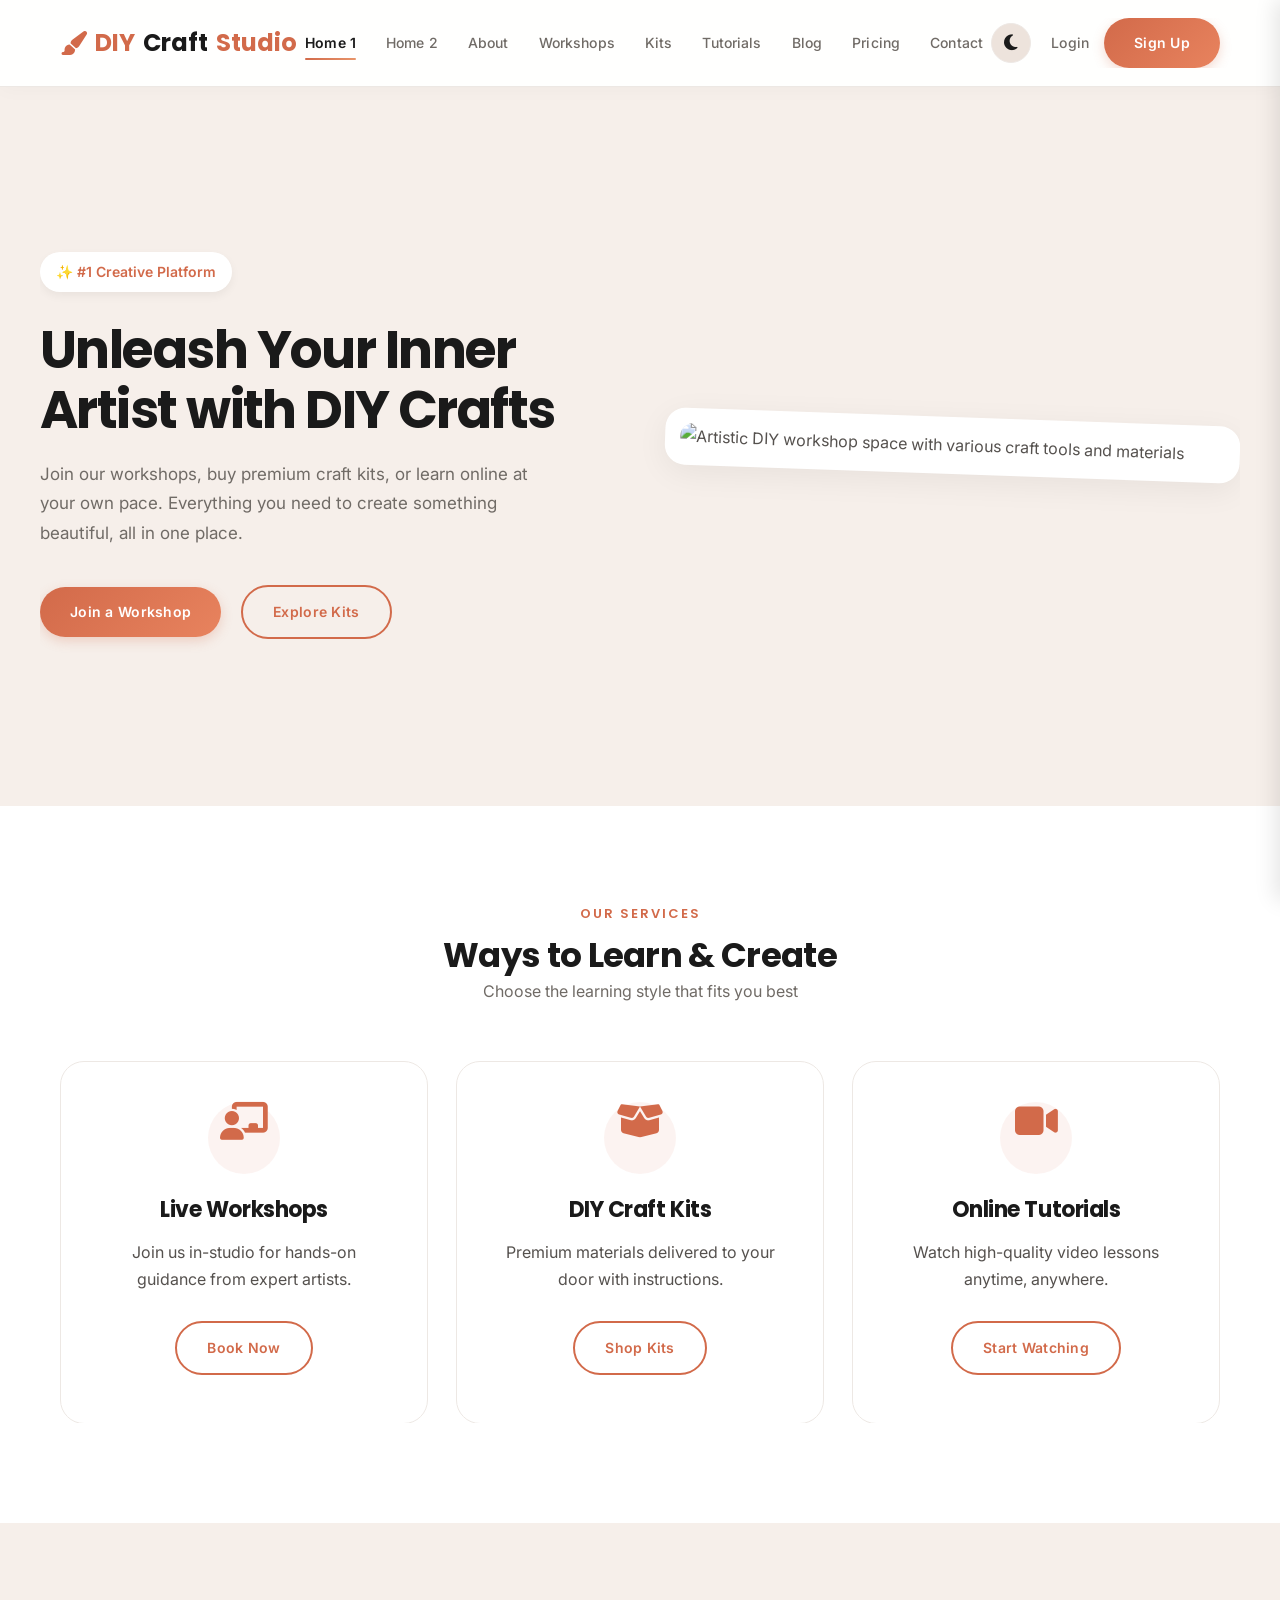
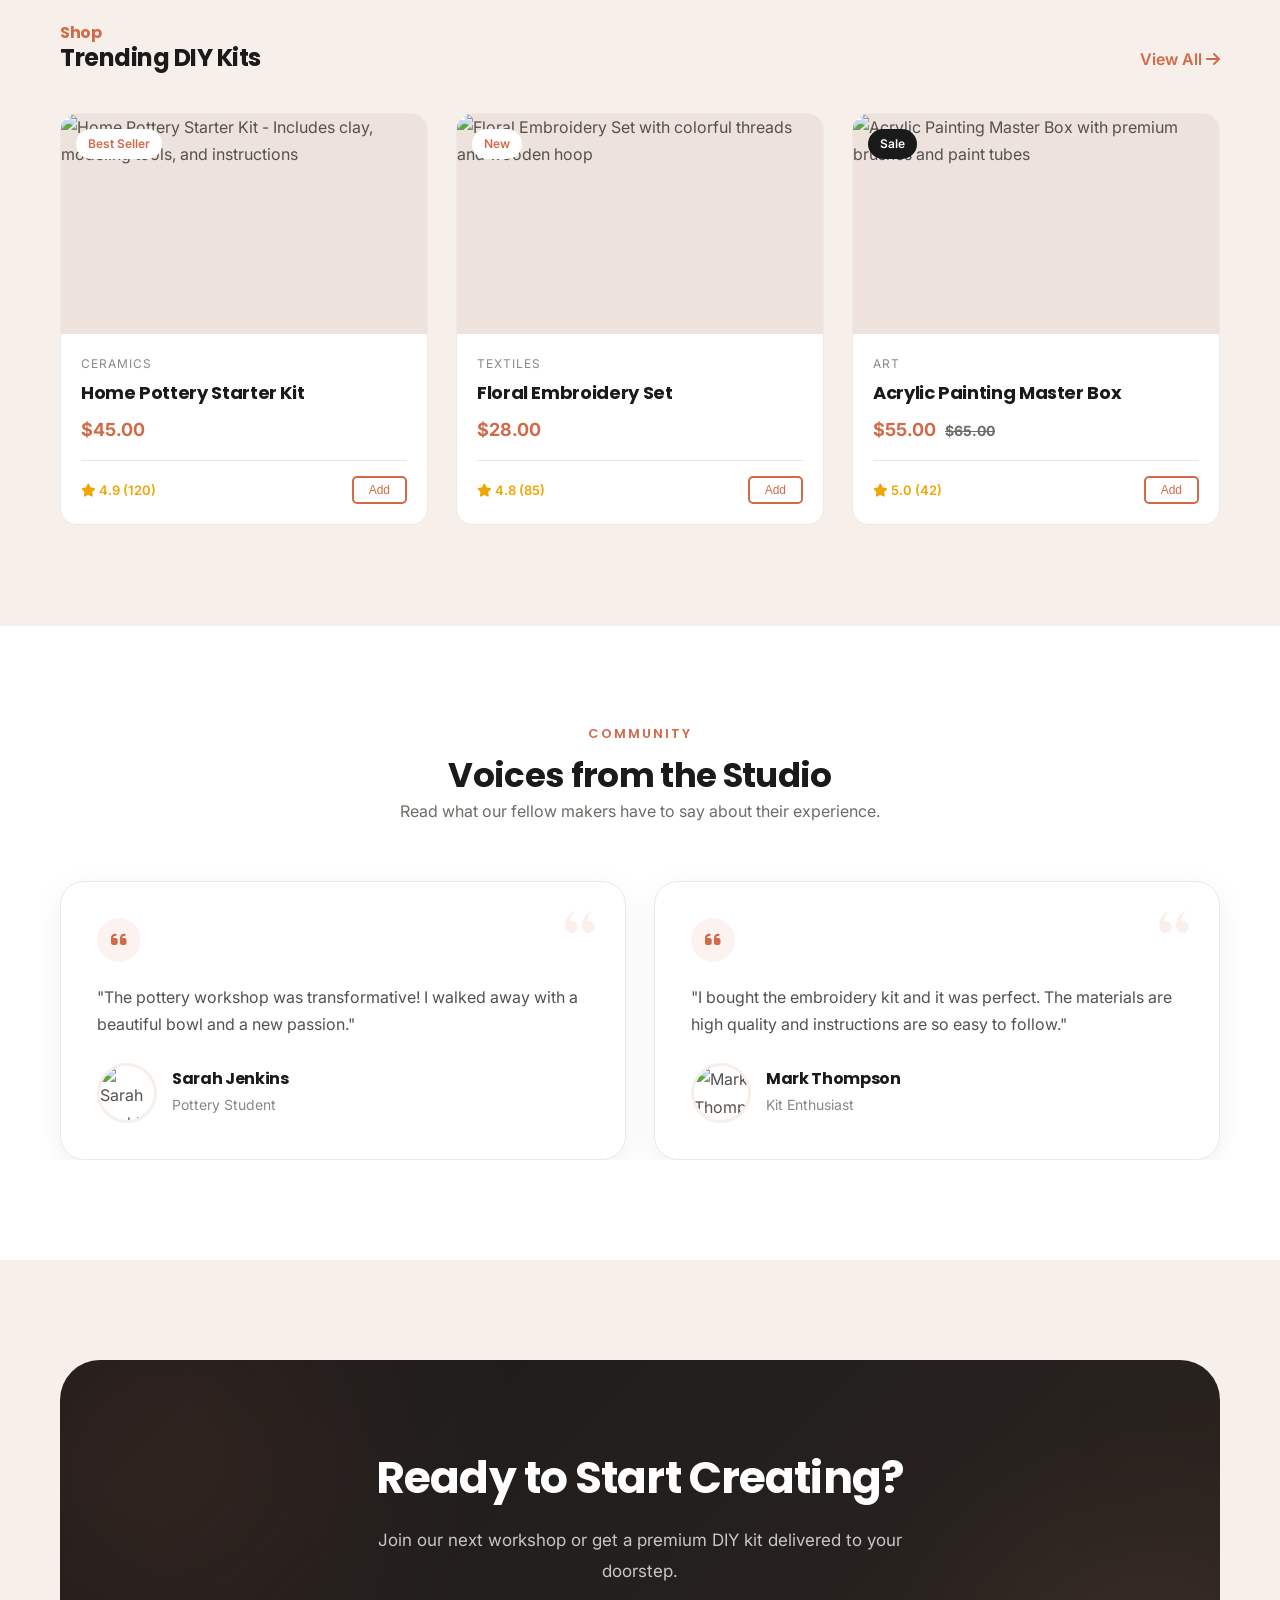
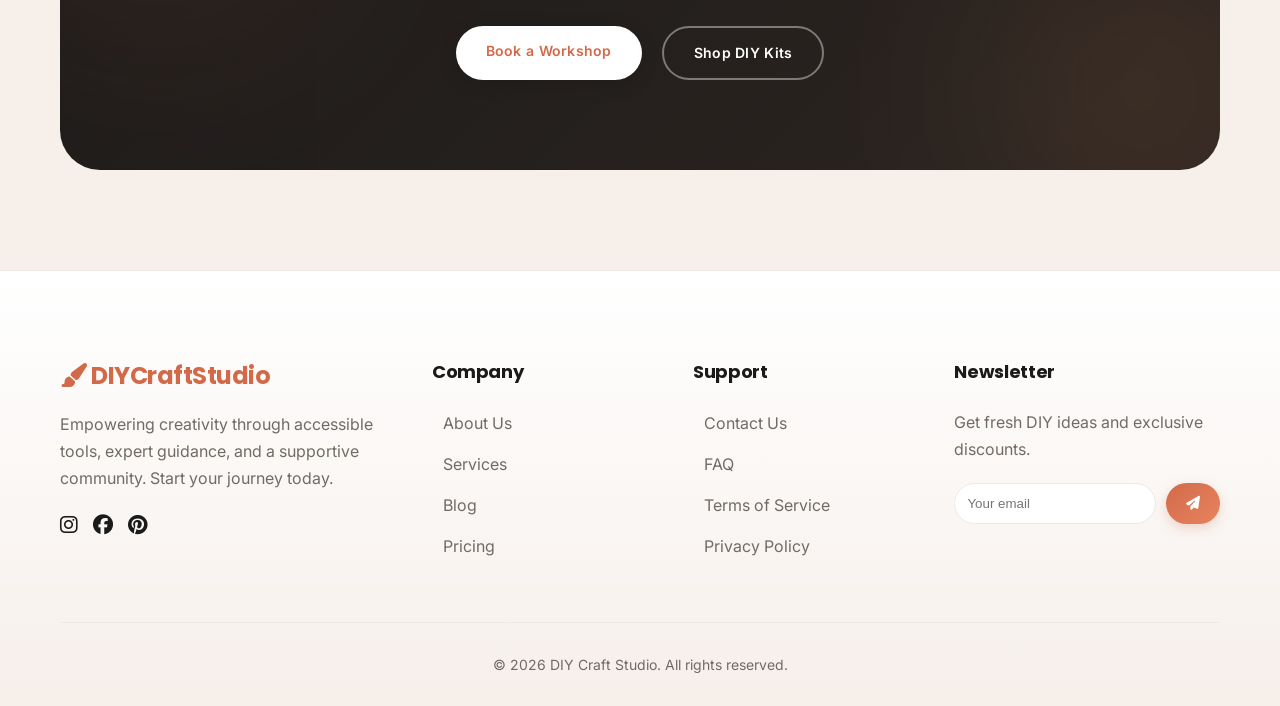
==== commit 6be584cf: "changes" ====
--- a/index.html
+++ b/index.html
@@ -38,6 +38,10 @@
             </nav>
 
             <div class="nav-actions">
+                <div class="theme-toggle" id="theme-toggle" title="Toggle Light/Dark Mode">
+                    <i class="fa-solid fa-moon"></i>
+                    <i class="fa-solid fa-sun"></i>
+                </div>
                 <a href="login.html" class="nav-item">Login</a>
                 <a href="register.html" class="btn btn-primary">Sign Up</a>
                 <div class="hamburger">
@@ -49,7 +53,7 @@
 
     <!-- Mobile Menu Overlay -->
     <div class="mobile-menu">
-        <div style="margin-top: 50px;">
+        <div class="mobile-menu-content">
             <a href="index.html" class="sidebar-item">Home 1</a>
             <a href="home2.html" class="sidebar-item">Home 2</a>
             <a href="about.html" class="sidebar-item">About</a>
@@ -59,7 +63,7 @@
             <a href="blog.html" class="sidebar-item">Blog</a>
             <a href="pricing.html" class="sidebar-item">Pricing</a>
             <a href="contact.html" class="sidebar-item">Contact</a>
-            <hr style="margin: 20px 0; border: 0; border-top: 1px solid #eee;">
+            <hr style="margin: 15px 0; border: 0; border-top: 1px solid var(--border-color);">
             <a href="login.html" class="sidebar-item">Login</a>
             <a href="register.html" class="sidebar-item">Sign Up</a>
         </div>
@@ -73,9 +77,9 @@
             <h1 class="hero-title">Unleash Your Inner Artist with DIY Crafts</h1>
             <p class="hero-text">Join our workshops, buy premium craft kits, or learn online at your own pace.
                 Everything you need to create something beautiful, all in one place.</p>
-            <div style="display: flex; gap: 15px;">
-                <a href="#kits" class="btn btn-primary">Browse Kits</a>
-                <a href="#workshops" class="btn btn-outline">Book Workshop</a>
+            <div class="hero-btns animate-on-scroll" data-animation="fade-in-up">
+                <a href="services.html" class="btn btn-primary">Join a Workshop</a>
+                <a href="services.html" class="btn btn-outline">Explore Kits</a>
             </div>
         </div>
         <div class="hero-image animate-on-scroll" data-animation="slide-in-right">
@@ -88,7 +92,7 @@
     </section>
 
     <!-- Services Section -->
-    <section id="workshops" class="section-padding" style="background-color: white;">
+    <section id="workshops" class="section-padding" style="background-color: var(--bg-section);">
         <div class="container">
             <div class="text-center mb-5 animate-on-scroll" data-animation="fade-in-up">
                 <h4 style="color: var(--primary);">Our Services</h4>
@@ -187,7 +191,7 @@
                         <span class="card-category">Art</span>
                         <h3 class="card-title">Acrylic Painting Master Box</h3>
                         <span class="card-price">$55.00 <span
-                                style="text-decoration: line-through; color: #999; font-size: 14px; margin-left:5px;">$65.00</span></span>
+                                style="text-decoration: line-through; color: var(--text-muted); font-size: 14px; margin-left:5px;">$65.00</span></span>
                         <div class="card-footer">
                             <span class="rating"><i class="fa-solid fa-star"></i> 5.0 (42)</span>
                             <button class="btn-outline"
@@ -200,7 +204,7 @@
     </section>
 
     <!-- Footer -->
-    <section id="community" class="section-padding" style="background-color: white;">
+    <section id="community" class="section-padding" style="background-color: var(--bg-section);">
         <div class="container">
             <div class="text-center mb-5 animate-on-scroll" data-animation="fade-in-up">
                 <h4 style="color: var(--primary);">Community</h4>
@@ -245,7 +249,7 @@
                 <p>Join our next workshop or get a premium DIY kit delivered to your doorstep.</p>
                 <div style="display: flex; gap: 20px; justify-content: center; flex-wrap: wrap;">
                     <a href="services.html" class="btn btn-primary">Book a Workshop</a>
-                    <a href="services.html" class="btn btn-outline" style="color: white; border-color: white;">Shop DIY
+                    <a href="services.html" class="btn btn-outline">Shop DIY
                         Kits</a>
                 </div>
             </div>
@@ -310,6 +314,4 @@
     <script src="assets/js/main.js"></script>
 </body>
 
-</html>
-
-
+</html>
--- a/assets/css/style.css
+++ b/assets/css/style.css
@@ -17,7 +17,7 @@
     --tertiary: #1a1a1a;
     /* Deep Dark */
     --text-body: #55514e;
-    --text-muted: #8a8480;
+    --text-muted: #706b66;
     --text-light: #ffffff;
     --border-color: #ede8e4;
     --card-shadow: 0 8px 32px rgba(0, 0, 0, 0.06);
@@ -28,6 +28,30 @@
     --radius-md: 16px;
     --radius-lg: 24px;
     --radius-xl: 40px;
+
+    /* Theme adaptive colors */
+    --bg-card: #ffffff;
+    --bg-header: rgba(255, 255, 255, 0.95);
+    --bg-input: #ffffff;
+    --bg-section: #ffffff;
+    --bg-dark-accent: #1a1a1a;
+}
+
+/* Dark Theme Variables */
+body.dark-theme {
+    --secondary: #121212;
+    --secondary-dark: #1e1e1e;
+    --tertiary: #f5f5f5;
+    --text-body: #e0e0e0;
+    --text-muted: #b0b0b0;
+    --border-color: #333333;
+    --card-shadow: 0 8px 32px rgba(0, 0, 0, 0.4);
+    --card-shadow-hover: 0 20px 48px rgba(0, 0, 0, 0.5);
+    --bg-card: #1e1e1e;
+    --bg-header: rgba(18, 18, 18, 0.95);
+    --bg-input: #2d2d2d;
+    --bg-section: #121212;
+    --bg-dark-accent: #000000;
 }
 
 /* Reset & Base */
@@ -163,7 +187,7 @@
 
 /* Header */
 .header {
-    background-color: rgba(255, 255, 255, 0.95);
+    background-color: var(--bg-header);
     backdrop-filter: blur(12px);
     -webkit-backdrop-filter: blur(12px);
     padding: 18px 0;
@@ -248,6 +272,37 @@
     color: var(--tertiary);
 }
 
+/* Theme Toggle */
+.theme-toggle {
+    width: 40px;
+    height: 40px;
+    border-radius: 50%;
+    background: var(--secondary-dark);
+    border: 1px solid var(--border-color);
+    color: var(--tertiary);
+    display: flex;
+    align-items: center;
+    justify-content: center;
+    cursor: pointer;
+    transition: var(--transition);
+    font-size: 18px;
+    margin-right: 5px;
+}
+
+.theme-toggle:hover {
+    background: var(--primary-light);
+    color: var(--primary);
+    transform: rotate(15deg);
+}
+
+body.dark-theme .theme-toggle i.fa-moon {
+    display: none;
+}
+
+body:not(.dark-theme) .theme-toggle i.fa-sun {
+    display: none;
+}
+
 /* Hero Section */
 .hero {
     padding: 100px 0;
@@ -265,7 +320,7 @@
 .hero-tag {
     display: inline-block;
     padding: 8px 16px;
-    background: #fff;
+    background: var(--bg-card);
     color: var(--primary);
     border-radius: 30px;
     font-size: 14px;
@@ -293,7 +348,7 @@
 }
 
 .hero-img-wrapper {
-    background-color: #fff;
+    background-color: var(--bg-card);
     padding: 15px;
     border-radius: 20px;
     box-shadow: var(--card-shadow);
@@ -312,7 +367,7 @@
 }
 
 .service-card {
-    background: #fff;
+    background: var(--bg-card);
     padding: 40px 36px;
     border-radius: var(--radius-lg);
     text-align: center;
@@ -371,7 +426,7 @@
 }
 
 .product-card {
-    background: #fff;
+    background: var(--bg-card);
     border-radius: var(--radius-md);
     overflow: hidden;
     transition: var(--transition);
@@ -386,7 +441,7 @@
 
 .card-img {
     height: 220px;
-    background-color: #eee;
+    background-color: var(--secondary-dark);
     position: relative;
 }
 
@@ -400,7 +455,7 @@
     position: absolute;
     top: 15px;
     left: 15px;
-    background: #fff;
+    background: var(--bg-card);
     padding: 5px 12px;
     border-radius: 20px;
     font-size: 12px;
@@ -439,7 +494,7 @@
     justify-content: space-between;
     align-items: center;
     padding-top: 15px;
-    border-top: 1px solid #f0f0f0;
+    border-top: 1px solid var(--border-color);
 }
 
 .rating {
@@ -457,7 +512,7 @@
 
 .sidebar {
     width: 260px;
-    background: #fff;
+    background: var(--bg-card);
     padding: 30px 0;
     border-right: 1px solid var(--border-color);
     flex-shrink: 0;
@@ -472,7 +527,7 @@
     padding: 15px 30px;
     cursor: pointer;
     transition: var(--transition);
-    color: #666;
+    color: var(--text-muted);
     font-weight: 500;
     display: flex;
     align-items: center;
@@ -489,11 +544,11 @@
 .dashboard-main {
     flex: 1;
     padding: 40px;
-    background-color: #fcfcfc;
+    background-color: var(--secondary);
 }
 
 .stat-card {
-    background: #fff;
+    background: var(--bg-card);
     padding: 25px;
     border-radius: 15px;
     box-shadow: 0 4px 15px rgba(0, 0, 0, 0.03);
@@ -501,7 +556,7 @@
 
 .stat-title {
     font-size: 14px;
-    color: #888;
+    color: var(--text-muted);
     margin-bottom: 10px;
 }
 
@@ -512,7 +567,7 @@
 }
 
 .table-container {
-    background: #fff;
+    background: var(--bg-card);
     border-radius: 15px;
     padding: 25px;
     box-shadow: 0 4px 15px rgba(0, 0, 0, 0.03);
@@ -528,7 +583,7 @@
 td {
     padding: 15px;
     text-align: left;
-    border-bottom: 1px solid #eee;
+    border-bottom: 1px solid var(--border-color);
 }
 
 th {
@@ -537,7 +592,7 @@
 }
 
 td {
-    color: #666;
+    color: var(--text-body);
 }
 
 .badge {
@@ -564,7 +619,7 @@
 
 /* Footer */
 .footer {
-    background: linear-gradient(180deg, #fff 0%, var(--secondary) 100%);
+    background: linear-gradient(180deg, var(--bg-card) 0%, var(--secondary) 100%);
     padding: 90px 0 30px;
     margin-top: 0;
     border-top: 1px solid var(--border-color);
@@ -583,7 +638,7 @@
 }
 
 .footer-text {
-    color: #666;
+    color: var(--text-muted);
     margin-bottom: 20px;
 }
 
@@ -597,7 +652,7 @@
 }
 
 .footer-links a {
-    color: #666;
+    color: var(--text-muted);
 }
 
 .footer-links a:hover {
@@ -613,7 +668,9 @@
 .newsletter-input {
     flex: 1;
     padding: 12px;
-    border: 1px solid #ddd;
+    border: 1px solid var(--border-color);
+    background: var(--bg-input);
+    color: var(--tertiary);
     border-radius: 50px;
     outline: none;
 }
@@ -621,8 +678,8 @@
 .footer-bottom {
     text-align: center;
     padding-top: 30px;
-    border-top: 1px solid #eee;
-    color: #888;
+    border-top: 1px solid var(--border-color);
+    color: var(--text-muted);
     font-size: 14px;
 }
 
@@ -633,11 +690,29 @@
     right: -300px;
     width: 300px;
     height: 100vh;
-    background: #fff;
+    background: var(--bg-card);
     z-index: 1001;
-    padding: 40px;
+    padding: 30px 20px;
     box-shadow: -5px 0 20px rgba(0, 0, 0, 0.1);
     transition: var(--transition);
+    overflow-y: auto;
+    display: flex;
+    flex-direction: column;
+}
+
+.mobile-menu .sidebar-item {
+    padding: 10px 20px;
+    font-size: 15px;
+    border-radius: 8px;
+    margin-bottom: 2px;
+}
+
+.mobile-menu .sidebar-item:hover,
+.mobile-menu .sidebar-item.active {
+    background-color: var(--secondary);
+    color: var(--primary);
+    border-right: none;
+    border-left: 3px solid var(--primary);
 }
 
 .mobile-menu.active {
@@ -713,7 +788,7 @@
 }
 
 .testimonial-card {
-    background: #fff;
+    background: var(--bg-card);
     padding: 36px;
     border-radius: var(--radius-lg);
     box-shadow: var(--card-shadow);
@@ -842,7 +917,7 @@
 
 /* CTA Section */
 .cta-box {
-    background: linear-gradient(135deg, var(--tertiary) 0%, #2d2520 100%);
+    background: linear-gradient(135deg, var(--bg-dark-accent) 0%, #2d2520 100%);
     border-radius: var(--radius-xl);
     padding: 90px 48px;
     text-align: center;
@@ -901,8 +976,13 @@
 @media (max-width: 1024px) {
 
     .nav-menu,
+    .nav-actions .nav-item,
+    .nav-actions .btn-primary {
+        display: none;
+    }
+
     .nav-actions {
-        display: none;
+        display: flex;
     }
 
     .hamburger {
@@ -1076,7 +1156,7 @@
 
 /* ── Scrolled Header State ──────────────────────────────────── */
 .header.scrolled {
-    background-color: rgba(255, 255, 255, 0.98);
+    background-color: var(--bg-header);
     box-shadow: 0 4px 28px rgba(0, 0, 0, 0.08);
 }
 
@@ -1305,7 +1385,7 @@
 }
 
 .cta-box .btn-primary {
-    background: white;
+    background: var(--bg-card);
     color: var(--primary);
     box-shadow: 0 4px 20px rgba(0, 0, 0, 0.12);
 }
@@ -1408,9 +1488,117 @@
     transform: translateX(50px);
 }
 
+.hero-btns {
+    display: flex;
+    gap: 20px;
+    align-items: center;
+    flex-wrap: wrap;
+}
+
+.hero-btns .btn:first-child {
+    margin-right: 20px;
+}
+
+@supports (gap: 20px) {
+    .hero-btns .btn:first-child {
+        margin-right: 0;
+    }
+}
+
 /* Ensuring no horizontal scroll or layout shifts */
 .hero,
 .section-padding,
 .container {
     overflow: hidden;
+}
+
+/* ── Hero Mobile Refinement (Small Devices) ─────────────────── */
+@media (max-width: 480px) {
+    .container {
+        padding: 0 25px;
+    }
+
+    .hero {
+        padding: 60px 0;
+    }
+
+    .hero-title {
+        font-size: 28px !important;
+        line-height: 1.25;
+        margin-bottom: 20px;
+    }
+
+    .hero-text {
+        font-size: 15px !important;
+        margin-bottom: 30px;
+        padding: 0 10px;
+        line-height: 1.6;
+    }
+
+    .hero-btns {
+        flex-direction: column !important;
+        align-items: center !important;
+        width: 100%;
+        gap: 12px !important;
+    }
+
+    .hero-btns .btn {
+        width: 100%;
+        max-width: 280px;
+        margin: 0 !important;
+        padding: 12px 20px;
+    }
+}
+
+/* ── Social Login Buttons ──────────────────────────────────── */
+.btn-social {
+    width: 42px;
+    height: 42px;
+    border: 1px solid var(--border-color);
+    border-radius: 50%;
+    background: var(--bg-card);
+    display: flex;
+    align-items: center;
+    justify-content: center;
+    cursor: pointer;
+    transition: var(--transition);
+    outline: none;
+    padding: 0;
+}
+
+.btn-social i {
+    font-size: 18px;
+    transition: var(--transition);
+}
+
+.btn-google i {
+    color: #EA4335;
+    /* Google Red - standard for simplified logo */
+}
+
+/* Official Google Multi-color effect if supported by browser/future-proof */
+.btn-google:hover i {
+    transform: scale(1.1);
+    filter: drop-shadow(0 2px 4px rgba(234, 67, 53, 0.2));
+}
+
+.btn-facebook i {
+    color: #1877F2;
+    /* Facebook Blue */
+}
+
+.btn-facebook:hover i {
+    transform: scale(1.1);
+    filter: drop-shadow(0 2px 4px rgba(24, 119, 242, 0.2));
+}
+
+.btn-social:hover {
+    background: var(--bg-card);
+    border-color: var(--primary);
+    box-shadow: 0 4px 12px rgba(0, 0, 0, 0.1);
+    transform: translateY(-2px);
+}
+
+body.dark-theme .btn-social:hover {
+    box-shadow: 0 4px 15px rgba(0, 0, 0, 0.4);
 }
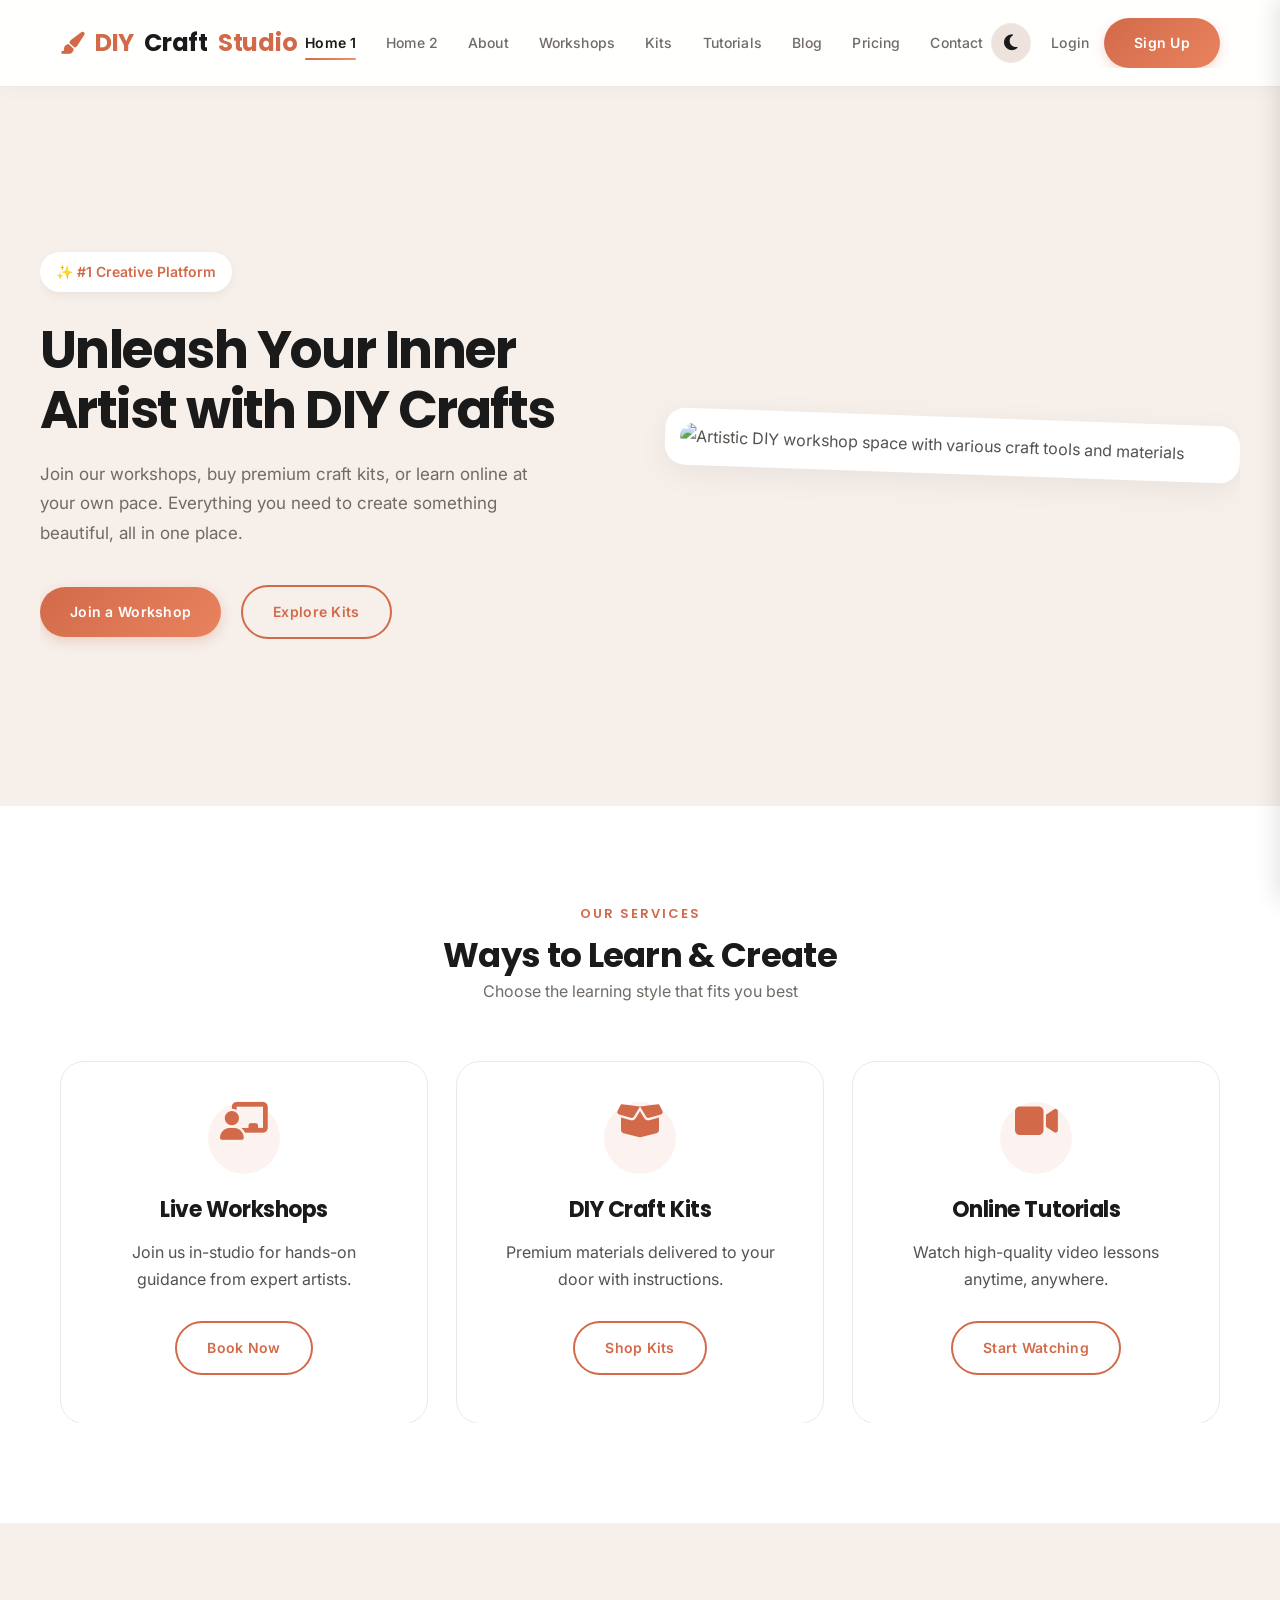
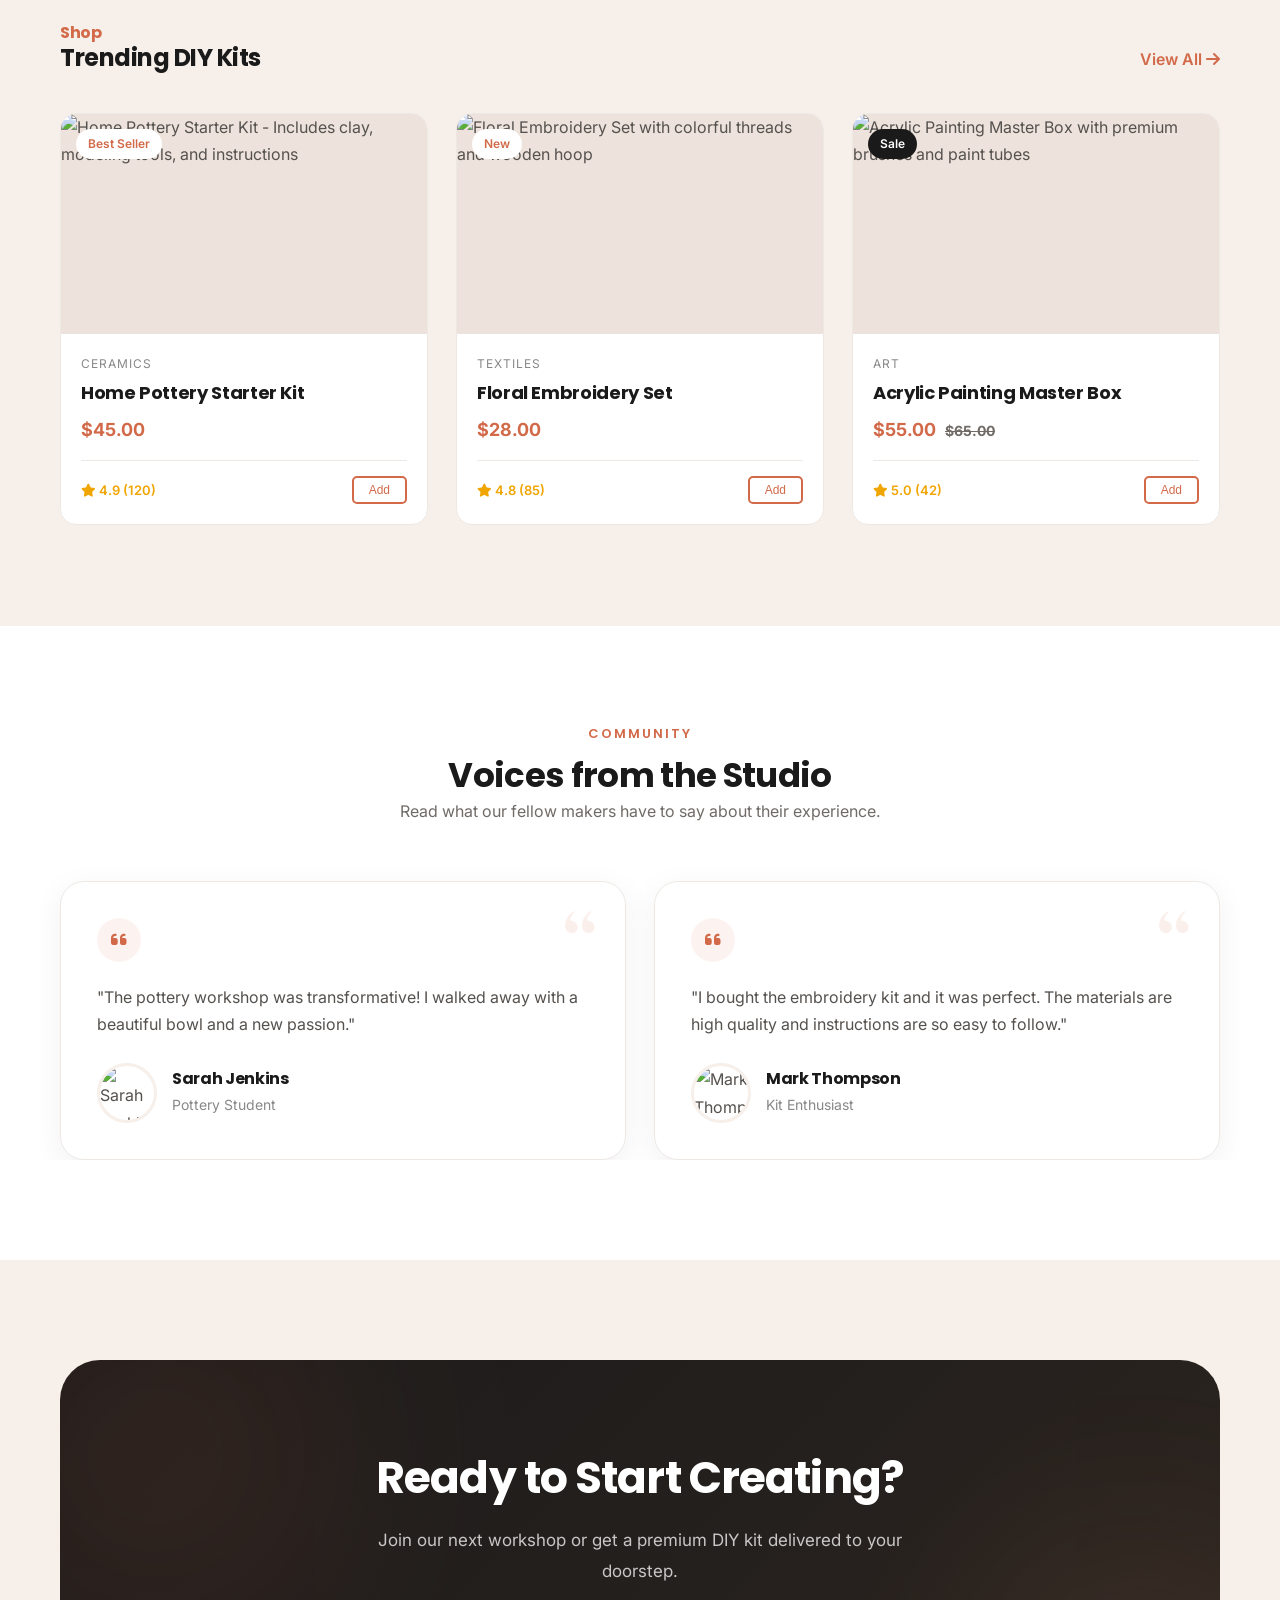
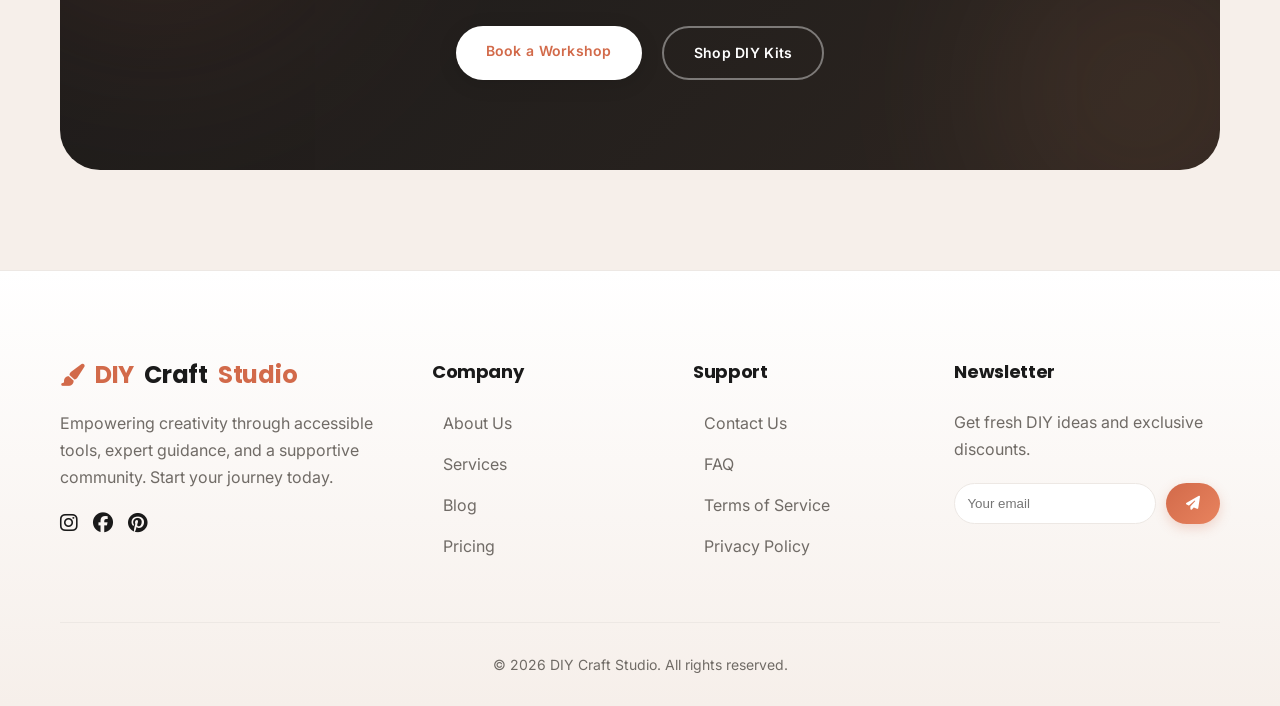
==== commit e6c354dd: "logo" ====
--- a/index.html
+++ b/index.html
@@ -10,10 +10,6 @@
     <link rel="stylesheet" href="https://cdnjs.cloudflare.com/ajax/libs/font-awesome/6.4.0/css/all.min.css">
     <!-- Favicon -->
     <link rel="icon" type="image/svg+xml" href="favicon.svg">
-    <link rel="icon" type="image/x-icon" href="favicon.ico">
-    <link rel="icon" type="image/png" sizes="32x32" href="favicon-32x32.png">
-    <link rel="icon" type="image/png" sizes="16x16" href="favicon-16x16.png">
-    <link rel="shortcut icon" href="favicon.ico">
 </head>
 
 <body>
@@ -314,4 +310,6 @@
     <script src="assets/js/main.js"></script>
 </body>
 
-</html>+</html>
+
+
--- a/assets/css/style.css
+++ b/assets/css/style.css
@@ -204,18 +204,30 @@
     align-items: center;
 }
 
-.logo {
+/* ── Brand Identity ── */
+.logo,
+.footer-brand h2 {
     font-family: 'Poppins', sans-serif;
     font-size: 24px;
     font-weight: 700;
     color: var(--primary);
     display: flex;
     align-items: center;
-    gap: 8px;
-}
-
-.logo span {
+    gap: 10px;
+    letter-spacing: -0.01em;
+    line-height: 1.2;
+    transition: var(--transition);
+}
+
+.logo span,
+.footer-brand h2 span {
     color: var(--tertiary);
+}
+
+.logo i,
+.footer-brand h2 i {
+    font-size: 22px;
+    color: var(--primary);
 }
 
 .nav-menu {
@@ -633,7 +645,6 @@
 }
 
 .footer-brand h2 {
-    color: var(--primary);
     margin-bottom: 20px;
 }
 
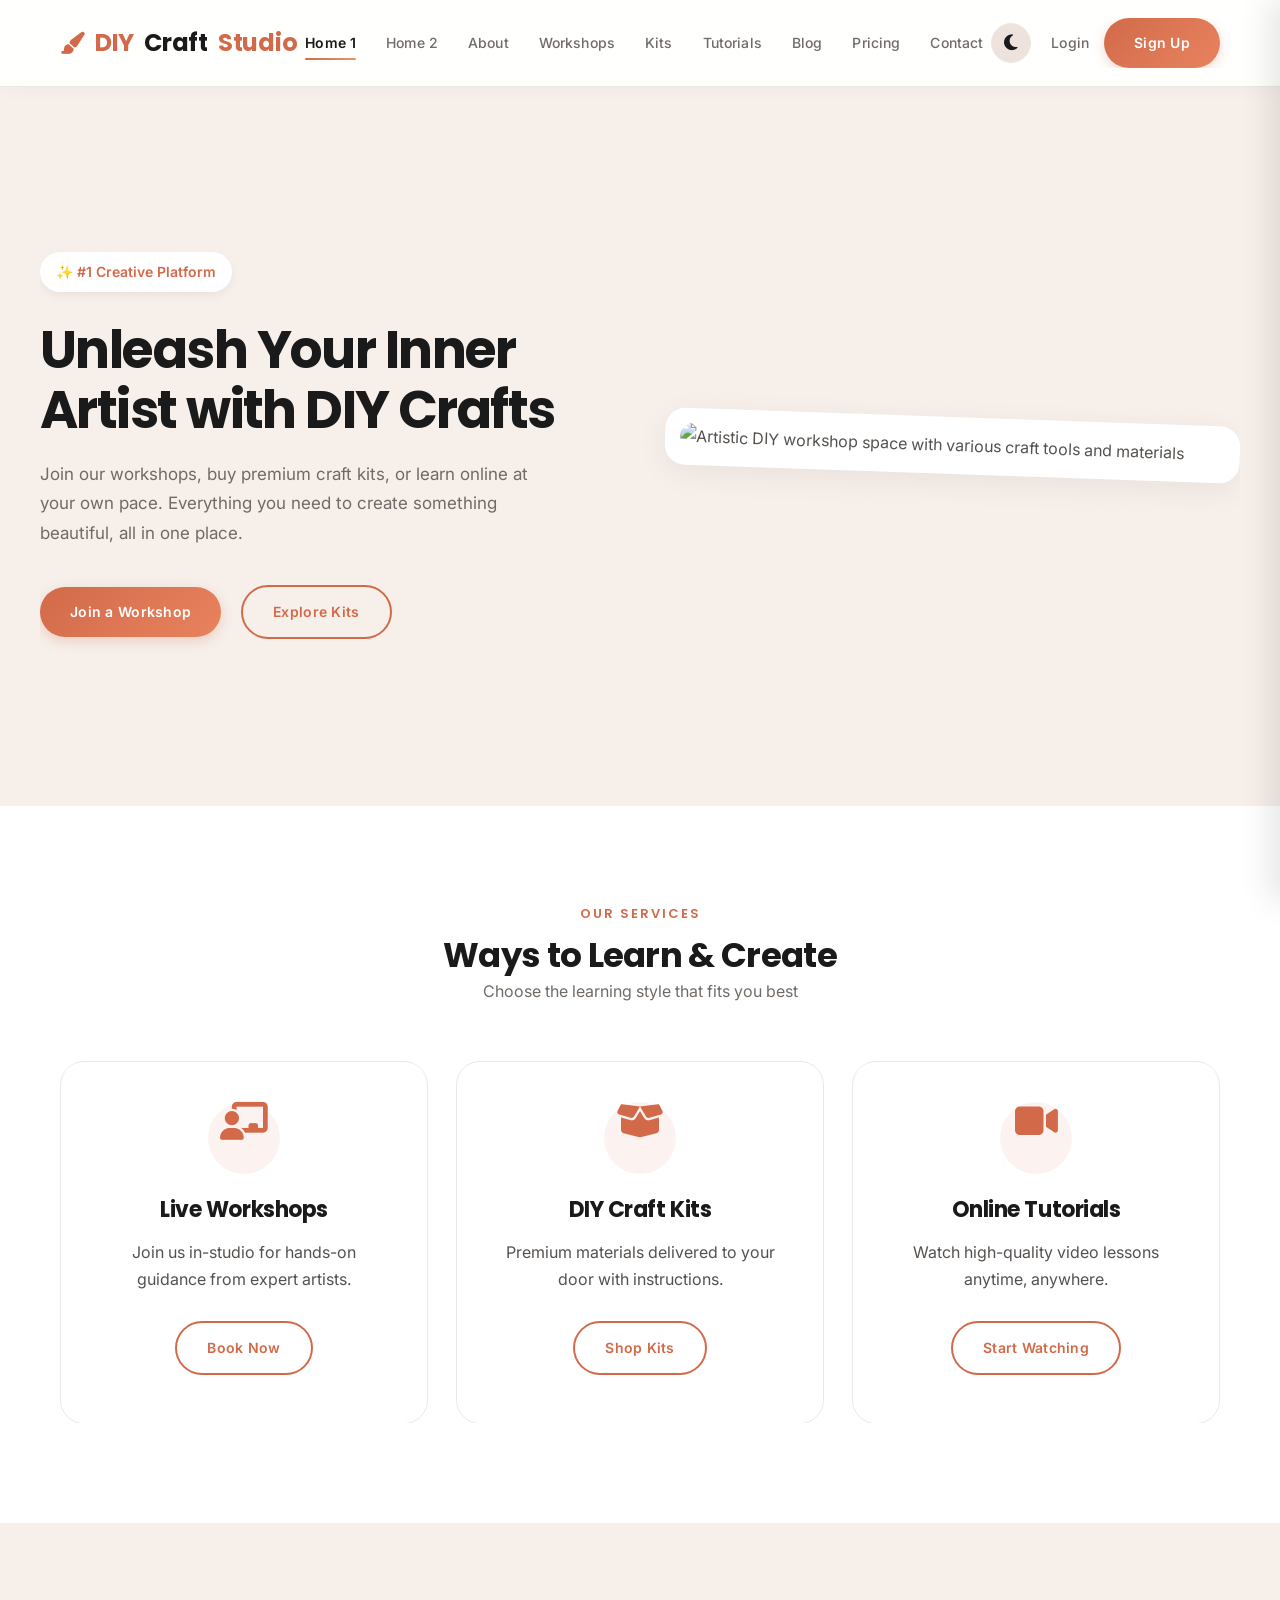
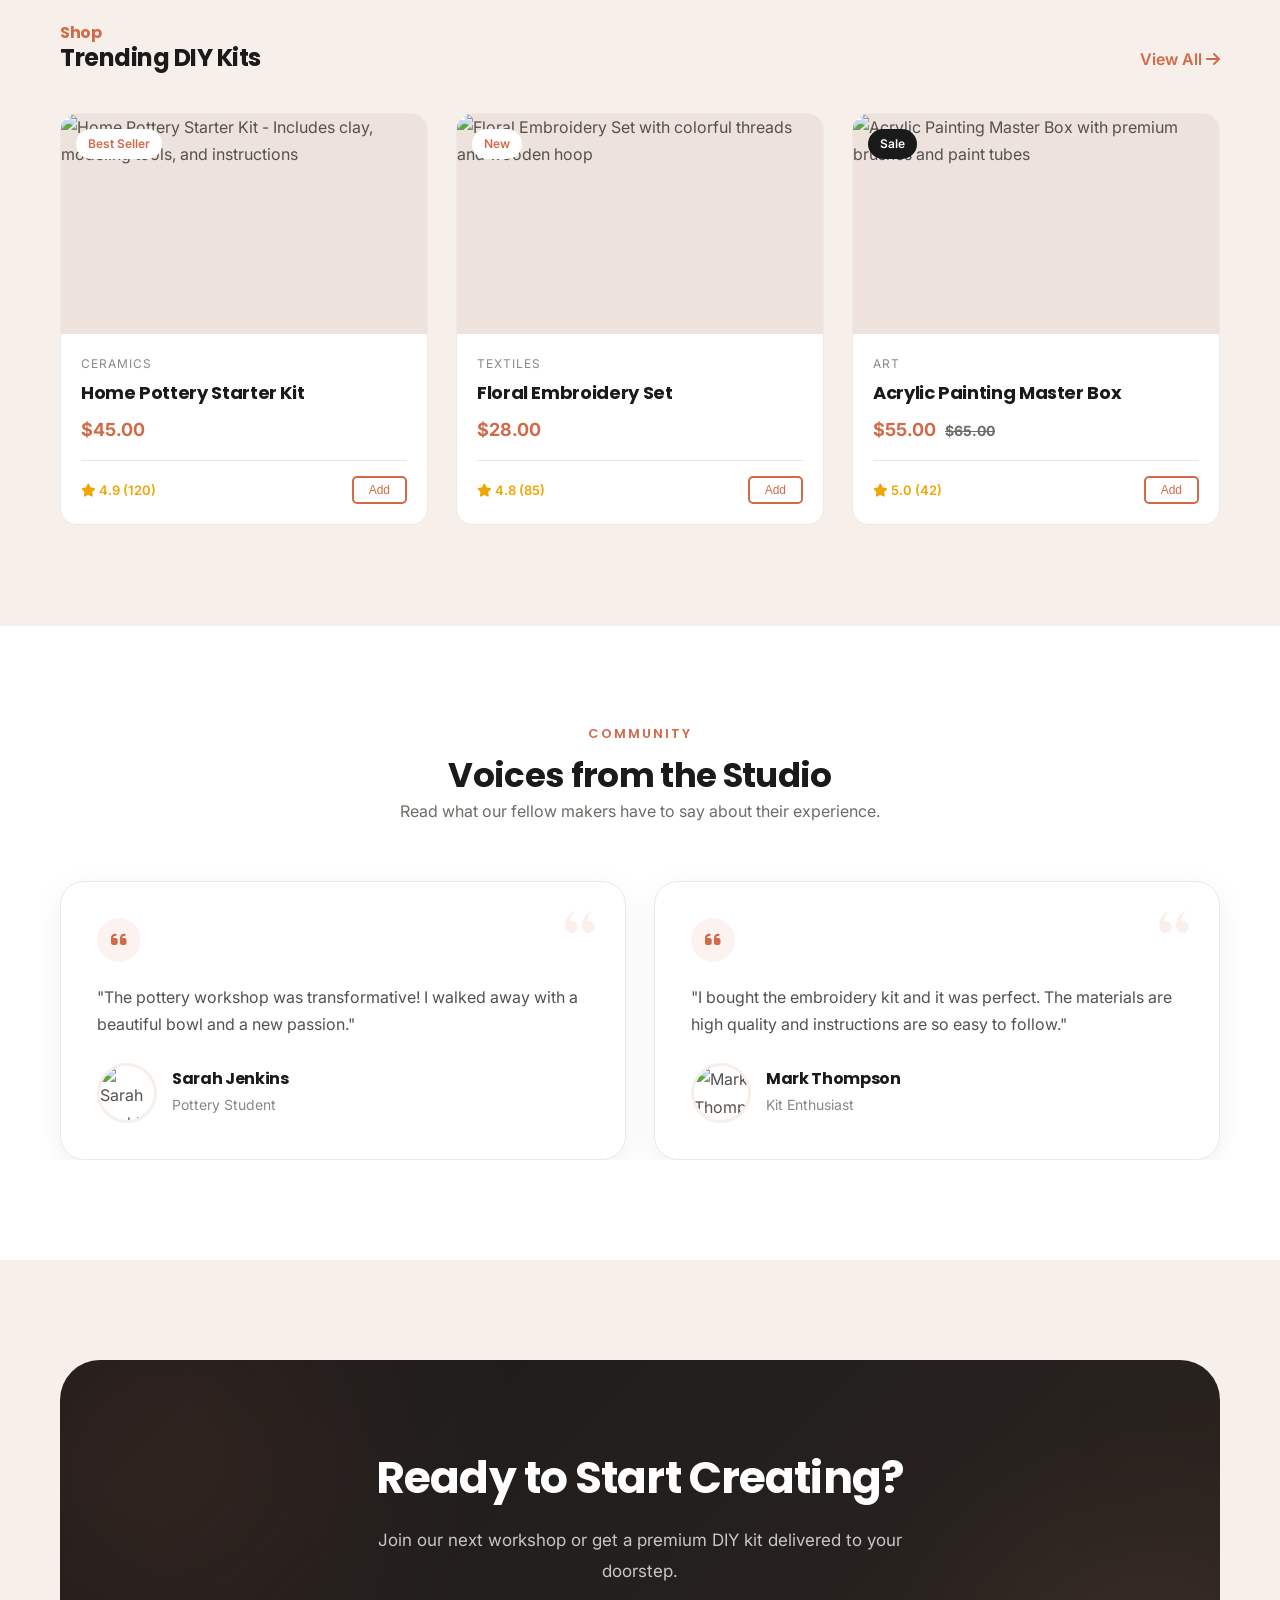
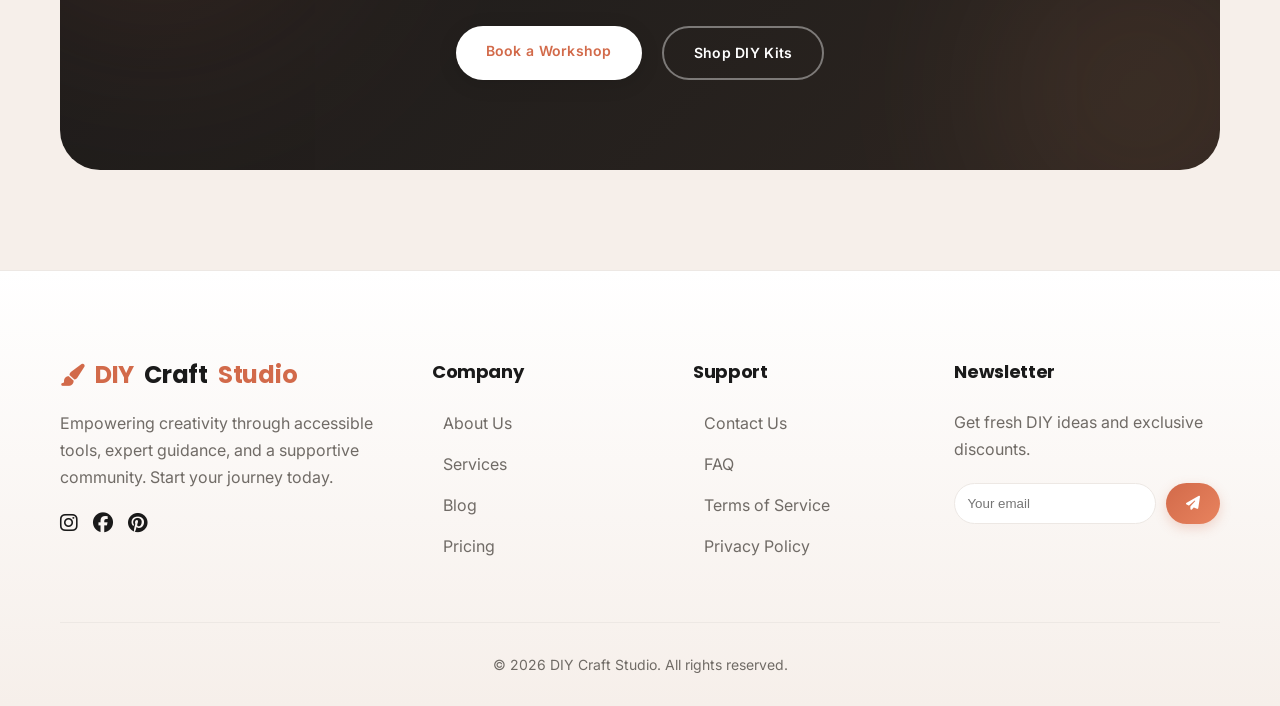
==== commit d72903b4: "logo" ====
--- a/index.html
+++ b/index.html
@@ -9,7 +9,7 @@
     <!-- FontAwesome for Icons -->
     <link rel="stylesheet" href="https://cdnjs.cloudflare.com/ajax/libs/font-awesome/6.4.0/css/all.min.css">
     <!-- Favicon -->
-    <link rel="icon" type="image/svg+xml" href="favicon.svg">
+    <link rel="icon" type="image/x-icon" href="assets/favicon (2).ico">
 </head>
 
 <body>
@@ -50,18 +50,20 @@
     <!-- Mobile Menu Overlay -->
     <div class="mobile-menu">
         <div class="mobile-menu-content">
-            <a href="index.html" class="sidebar-item">Home 1</a>
-            <a href="home2.html" class="sidebar-item">Home 2</a>
-            <a href="about.html" class="sidebar-item">About</a>
-            <a href="services.html" class="sidebar-item">Workshops</a>
-            <a href="services.html" class="sidebar-item">Kits</a>
-            <a href="services.html" class="sidebar-item">Tutorials</a>
-            <a href="blog.html" class="sidebar-item">Blog</a>
-            <a href="pricing.html" class="sidebar-item">Pricing</a>
-            <a href="contact.html" class="sidebar-item">Contact</a>
-            <hr style="margin: 15px 0; border: 0; border-top: 1px solid var(--border-color);">
-            <a href="login.html" class="sidebar-item">Login</a>
-            <a href="register.html" class="sidebar-item">Sign Up</a>
+            <a href="index.html" class="sidebar-item active"><i class="fa-solid fa-house"></i> Home 1</a>
+            <a href="home2.html" class="sidebar-item"><i class="fa-solid fa-store"></i> Home 2</a>
+            <a href="about.html" class="sidebar-item"><i class="fa-solid fa-circle-info"></i> About</a>
+            <a href="services.html" class="sidebar-item"><i class="fa-solid fa-palette"></i> Workshops</a>
+            <a href="services.html" class="sidebar-item"><i class="fa-solid fa-box-open"></i> Kits</a>
+            <a href="services.html" class="sidebar-item"><i class="fa-solid fa-video"></i> Tutorials</a>
+            <a href="blog.html" class="sidebar-item"><i class="fa-solid fa-newspaper"></i> Blog</a>
+            <a href="pricing.html" class="sidebar-item"><i class="fa-solid fa-tags"></i> Pricing</a>
+            <a href="contact.html" class="sidebar-item"><i class="fa-solid fa-envelope"></i> Contact</a>
+            <hr>
+            <div class="mobile-auth-links">
+                <a href="login.html" class="btn btn-outline">Login</a>
+                <a href="register.html" class="btn btn-primary">Sign Up</a>
+            </div>
         </div>
     </div>
     <div class="overlay"></div>
@@ -310,6 +312,4 @@
     <script src="assets/js/main.js"></script>
 </body>
 
-</html>
-
-
+</html>
--- a/assets/css/style.css
+++ b/assets/css/style.css
@@ -279,9 +279,22 @@
 
 .hamburger {
     display: none;
-    font-size: 24px;
+    font-size: 26px;
     cursor: pointer;
     color: var(--tertiary);
+    transition: var(--transition);
+    z-index: 1002;
+    padding: 5px;
+    border-radius: 6px;
+}
+
+.hamburger:hover {
+    background-color: var(--primary-light);
+    color: var(--primary);
+}
+
+.hamburger.active {
+    color: var(--primary);
 }
 
 /* Theme Toggle */
@@ -698,36 +711,77 @@
 .mobile-menu {
     position: fixed;
     top: 0;
-    right: -300px;
-    width: 300px;
+    right: -320px;
+    width: 320px;
     height: 100vh;
     background: var(--bg-card);
     z-index: 1001;
-    padding: 30px 20px;
-    box-shadow: -5px 0 20px rgba(0, 0, 0, 0.1);
+    padding: 80px 0 40px;
+    box-shadow: -10px 0 30px rgba(0, 0, 0, 0.1);
+    transition: right 0.4s cubic-bezier(0.4, 0, 0.2, 1);
+    overflow-y: auto;
+    display: flex;
+    flex-direction: column;
+}
+
+.mobile-menu.active {
+    right: 0;
+}
+
+.mobile-menu-content {
+    display: flex;
+    flex-direction: column;
+    padding: 0 20px;
+}
+
+.mobile-menu .sidebar-item {
+    padding: 12px 20px;
+    font-size: 16px;
+    font-weight: 500;
+    color: var(--text-body);
+    border-radius: 12px;
     transition: var(--transition);
-    overflow-y: auto;
-    display: flex;
-    flex-direction: column;
-}
-
-.mobile-menu .sidebar-item {
-    padding: 10px 20px;
-    font-size: 15px;
-    border-radius: 8px;
-    margin-bottom: 2px;
+    display: flex;
+    align-items: center;
+    gap: 15px;
+    margin-bottom: 5px;
+}
+
+.mobile-menu .sidebar-item i {
+    width: 20px;
+    text-align: center;
+    font-size: 18px;
+    color: var(--primary);
+    opacity: 0.8;
 }
 
 .mobile-menu .sidebar-item:hover,
 .mobile-menu .sidebar-item.active {
-    background-color: var(--secondary);
-    color: var(--primary);
-    border-right: none;
-    border-left: 3px solid var(--primary);
-}
-
-.mobile-menu.active {
-    right: 0;
+    background-color: var(--primary-light);
+    color: var(--primary);
+}
+
+.mobile-menu .sidebar-item.active i {
+    opacity: 1;
+}
+
+.mobile-menu hr {
+    margin: 20px 20px;
+    border: 0;
+    border-top: 1px solid var(--border-color);
+    opacity: 0.5;
+}
+
+.mobile-auth-links {
+    padding: 0 20px;
+    display: flex;
+    flex-direction: column;
+    gap: 10px;
+}
+
+.mobile-auth-links .btn {
+    width: 100%;
+    justify-content: center;
 }
 
 .overlay {
@@ -997,7 +1051,11 @@
     }
 
     .hamburger {
-        display: block;
+        display: flex;
+        align-items: center;
+        justify-content: center;
+        width: 44px;
+        height: 44px;
     }
 
     .hero {
@@ -1121,6 +1179,18 @@
     .card-grid,
     .testimonial-grid {
         grid-template-columns: 1fr;
+    }
+
+    .dashboard-container {
+        flex-direction: column;
+    }
+
+    .dashboard-container .sidebar {
+        display: none;
+    }
+
+    .dashboard-main {
+        padding: 20px;
     }
 }
 
@@ -1612,4 +1682,24 @@
 
 body.dark-theme .btn-social:hover {
     box-shadow: 0 4px 15px rgba(0, 0, 0, 0.4);
+}
+
+/* Mobile Auth Links Styles */
+.mobile-auth-links {
+    display: flex;
+    flex-direction: column;
+    gap: 12px;
+    padding: 10px 0;
+}
+
+.mobile-auth-links .btn {
+    width: 100%;
+    margin: 0;
+    justify-content: center;
+}
+
+.mobile-auth-links .btn.btn-outline.active {
+    background: var(--primary);
+    color: white;
+    border-color: var(--primary);
 }
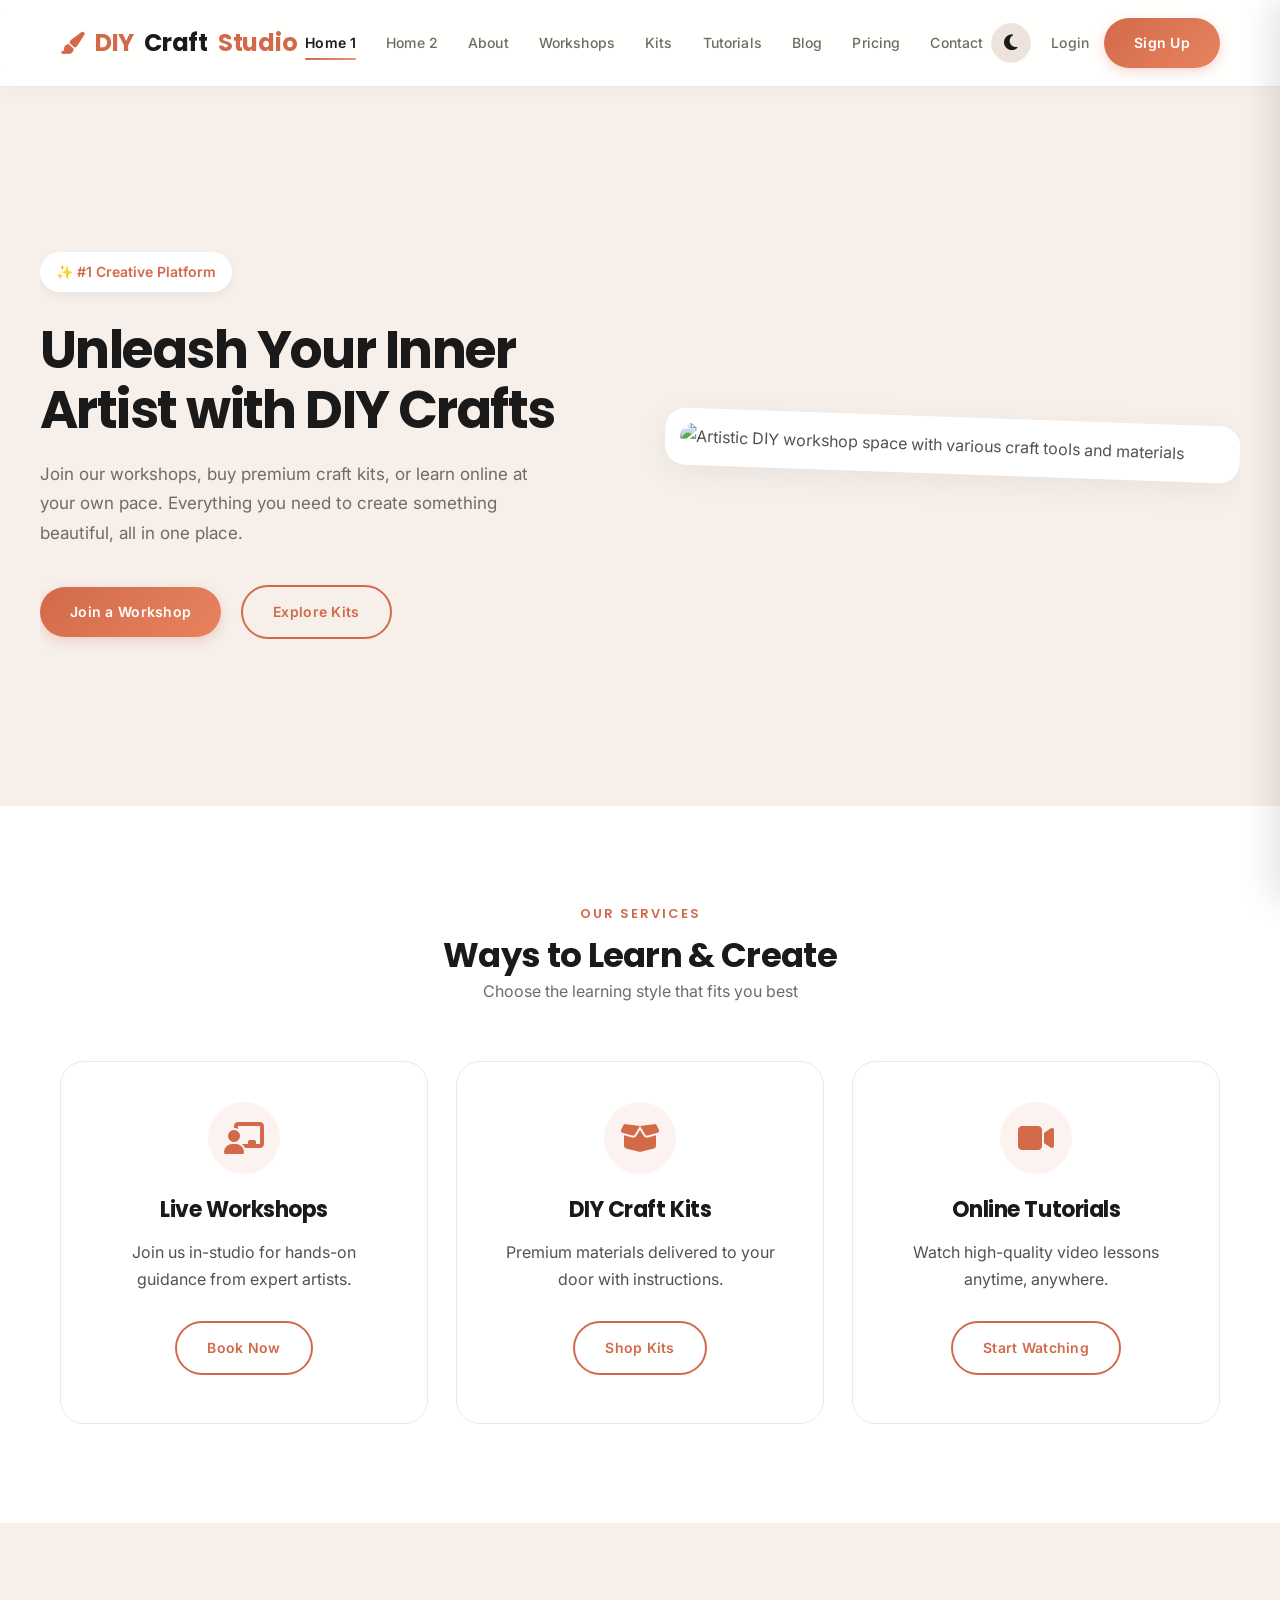
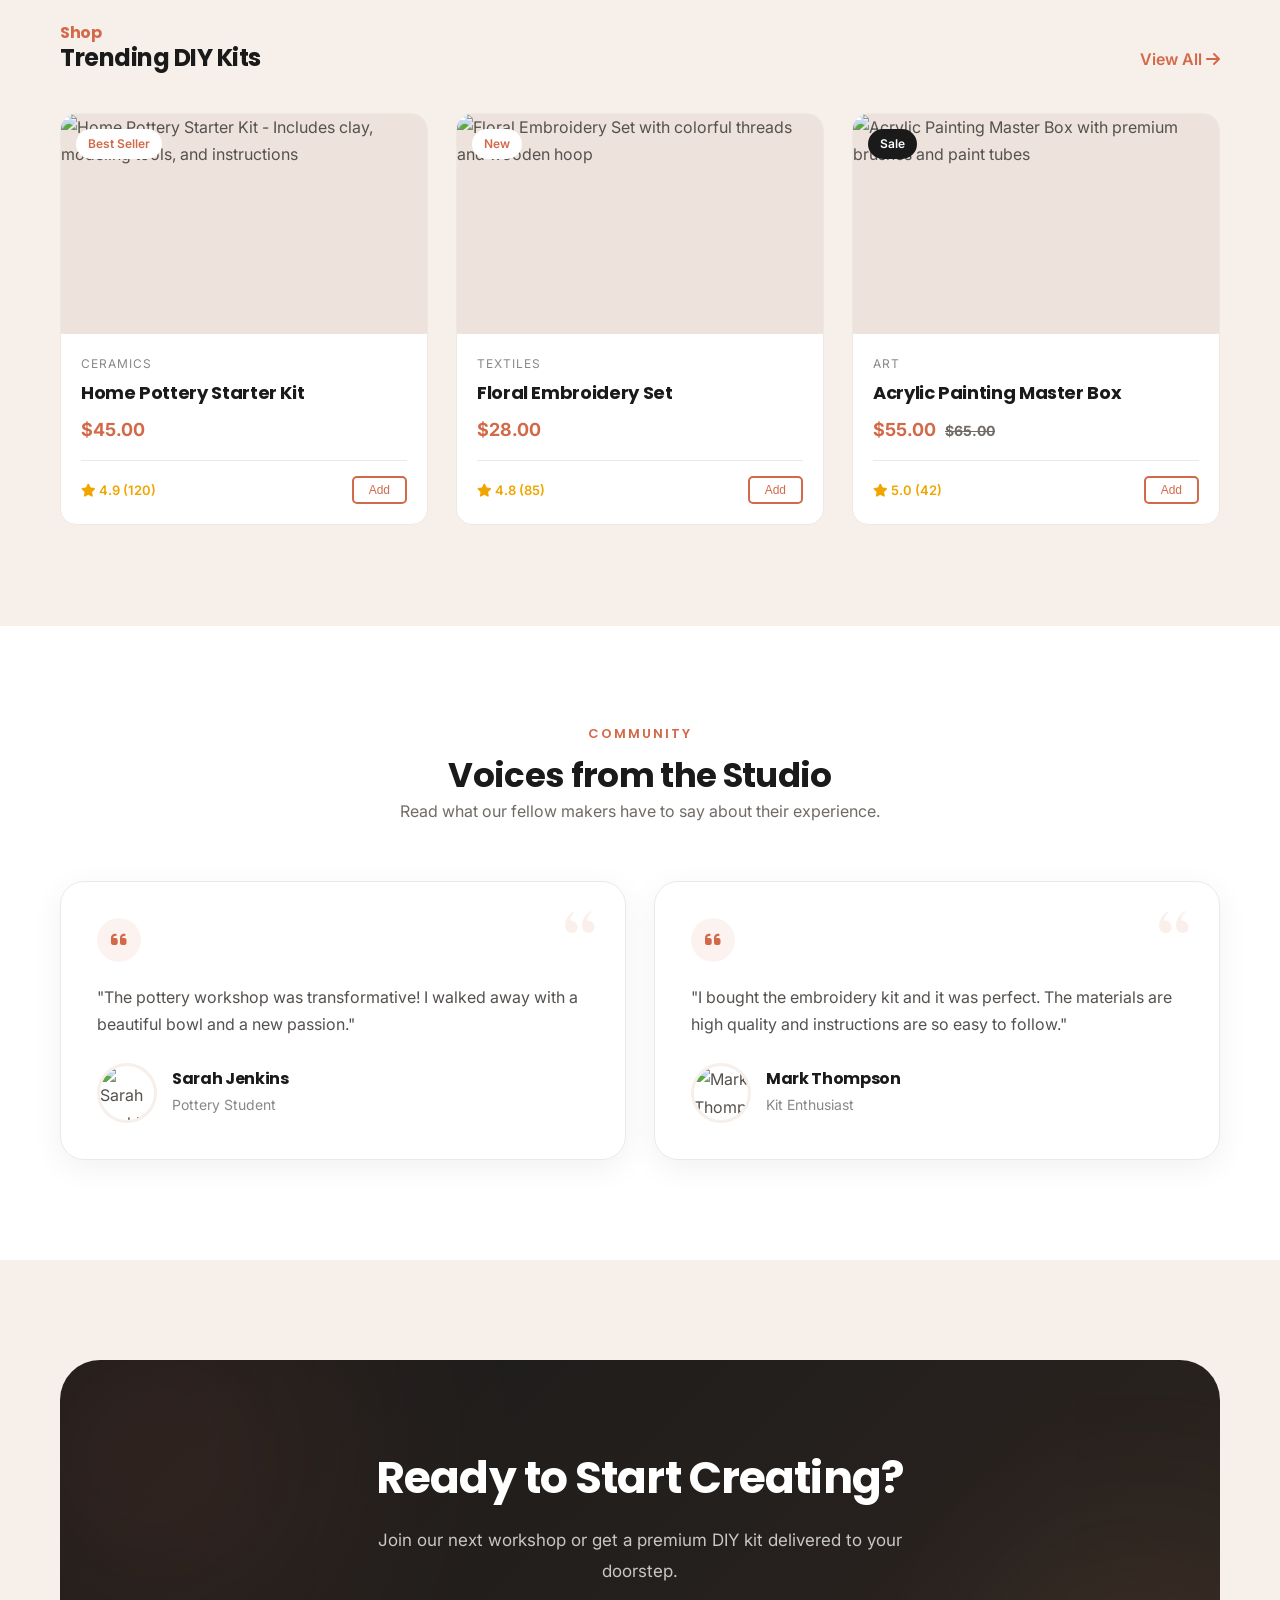
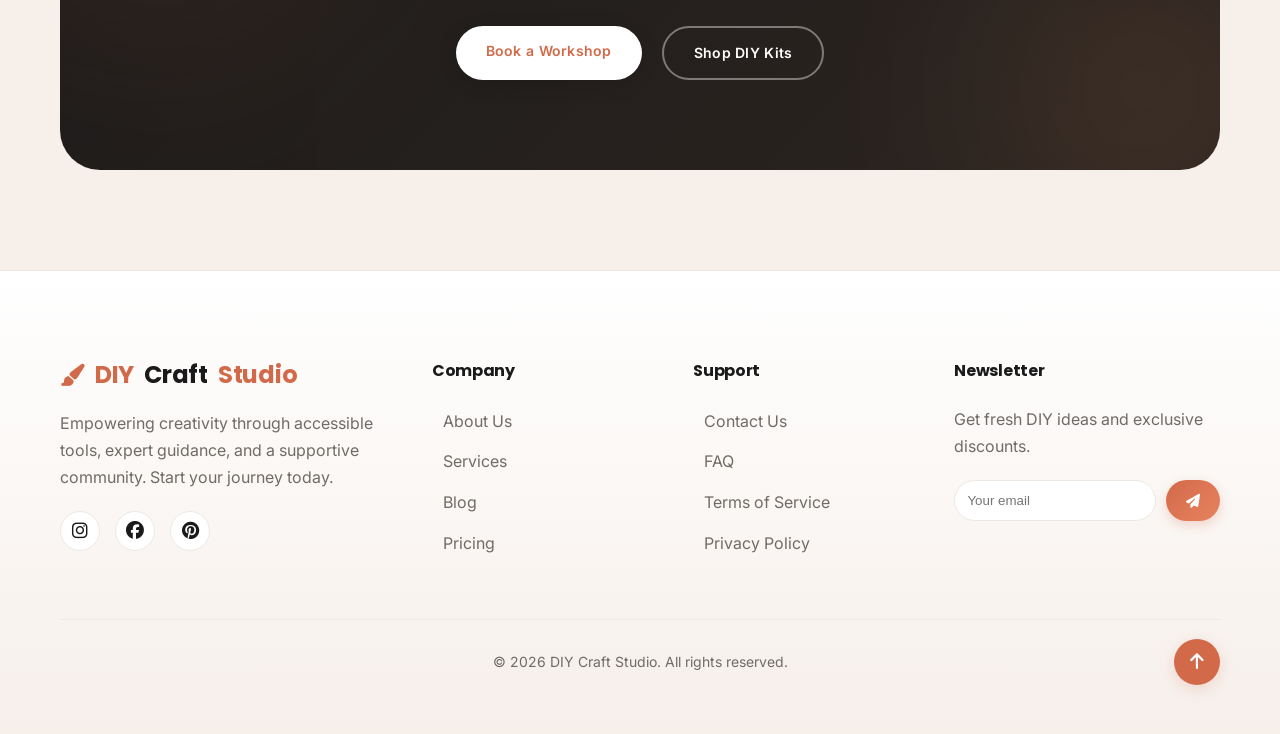
==== commit bcc75464: "corrections" ====
--- a/index.html
+++ b/index.html
@@ -181,7 +181,7 @@
                 <!-- Kit 3 -->
                 <div class="product-card animate-on-scroll" data-animation="fade-in-up">
                     <div class="card-img">
-                        <span class="card-badge" style="background: var(--tertiary); color: white;">Sale</span>
+                        <span class="card-badge dark">Sale</span>
                         <img src="https://images.unsplash.com/photo-1513364776144-60967b0f800f?ixlib=rb-4.0.3&auto=format&fit=crop&w=800&q=80"
                             alt="Acrylic Painting Master Box with premium brushes and paint tubes">
                     </div>
@@ -262,13 +262,10 @@
                     <h2><i class="fa-solid fa-paintbrush"></i> DIY<span>Craft</span>Studio</h2>
                     <p class="footer-text">Empowering creativity through accessible tools, expert guidance, and a
                         supportive community. Start your journey today.</p>
-                    <div style="display: flex; gap: 15px;">
-                        <a href="#"><i class="fa-brands fa-instagram"
-                                style="font-size: 20px; color: var(--tertiary);"></i></a>
-                        <a href="#"><i class="fa-brands fa-facebook"
-                                style="font-size: 20px; color: var(--tertiary);"></i></a>
-                        <a href="#"><i class="fa-brands fa-pinterest"
-                                style="font-size: 20px; color: var(--tertiary);"></i></a>
+                    <div class="footer-socials">
+                        <a href="#" class="social-link"><i class="fa-brands fa-instagram"></i></a>
+                        <a href="#" class="social-link"><i class="fa-brands fa-facebook"></i></a>
+                        <a href="#" class="social-link"><i class="fa-brands fa-pinterest"></i></a>
                     </div>
                 </div>
 
@@ -305,6 +302,7 @@
 
             <div class="footer-bottom">
                 <p>&copy; 2026 DIY Craft Studio. All rights reserved.</p>
+                <a href="#" class="back-to-top" title="Back to Top"><i class="fa-solid fa-arrow-up"></i></a>
             </div>
         </div>
     </footer>
--- a/assets/css/style.css
+++ b/assets/css/style.css
@@ -4,6 +4,10 @@
 */
 
 @import url('https://fonts.googleapis.com/css2?family=DM+Serif+Display:ital@0;1&family=Inter:wght@300;400;500;600&family=Poppins:wght@400;500;600;700;800&display=swap');
+
+html {
+    scroll-behavior: smooth;
+}
 
 :root {
     /* Color Palette - Warm Handmade */
@@ -426,16 +430,27 @@
 }
 
 .service-icon {
-    font-size: 38px;
+    font-size: 32px;
     color: var(--primary);
     margin-bottom: 22px;
-    display: inline-flex;
+    display: flex;
     align-items: center;
     justify-content: center;
     width: 72px;
     height: 72px;
     background: var(--primary-light);
     border-radius: 50%;
+    margin-left: auto;
+    margin-right: auto;
+    line-height: normal;
+}
+
+.service-icon::before {
+    display: flex;
+    align-items: center;
+    justify-content: center;
+    width: 100%;
+    height: 100%;
 }
 
 .service-title {
@@ -488,6 +503,11 @@
     color: var(--primary);
 }
 
+.card-badge.dark {
+    background: var(--tertiary);
+    color: var(--bg-card);
+}
+
 .card-body {
     padding: 20px;
 }
@@ -668,7 +688,40 @@
 
 .footer-heading {
     margin-bottom: 25px;
+}
+
+.footer-socials {
+    display: flex;
+    gap: 15px;
+}
+
+.social-link {
+    width: 40px;
+    height: 40px;
+    border-radius: 50%;
+    background: var(--bg-card);
+    border: 1px solid var(--border-color);
+    color: var(--tertiary);
+    display: flex;
+    align-items: center;
+    justify-content: center;
+    transition: var(--transition);
     font-size: 18px;
+}
+
+.social-link i {
+    display: flex;
+    align-items: center;
+    justify-content: center;
+    line-height: 1;
+}
+
+.social-link:hover {
+    background: var(--primary);
+    color: var(--text-light);
+    transform: translateY(-5px);
+    box-shadow: 0 5px 15px rgba(210, 106, 74, 0.3);
+    border-color: var(--primary);
 }
 
 .footer-links li {
@@ -700,11 +753,62 @@
 }
 
 .footer-bottom {
+    position: relative;
+    display: flex;
+    justify-content: center;
+    align-items: center;
     text-align: center;
-    padding-top: 30px;
+    padding: 30px 0;
     border-top: 1px solid var(--border-color);
     color: var(--text-muted);
     font-size: 14px;
+}
+
+.back-to-top {
+    position: absolute;
+    right: 0;
+    top: 50%;
+    transform: translateY(-50%);
+    width: 46px;
+    height: 46px;
+    background: var(--primary);
+    color: white !important;
+    border-radius: 50%;
+    display: flex;
+    align-items: center;
+    justify-content: center;
+    transition: var(--transition);
+    box-shadow: 0 4px 15px rgba(210, 106, 74, 0.2);
+    z-index: 10;
+}
+
+.back-to-top:hover {
+    background: var(--primary-hover);
+    transform: translateY(-55%);
+    box-shadow: 0 8px 25px rgba(210, 106, 74, 0.3);
+}
+
+.back-to-top i {
+    font-size: 18px;
+}
+
+/* Mobile responsive adjustments for back-to-top */
+@media (max-width: 768px) {
+    .footer-bottom {
+        flex-direction: column;
+        gap: 20px;
+        padding-bottom: 50px;
+    }
+
+    .back-to-top {
+        position: static;
+        margin: 10px auto 0;
+        transform: none;
+    }
+
+    .back-to-top:hover {
+        transform: translateY(-5px);
+    }
 }
 
 /* Mobile Offcanvas */
@@ -1433,6 +1537,73 @@
 }
 
 
+/* ── FAQ Accordion ─────────────────────────────────────────── */
+.faq-accordion {
+    max-width: 800px;
+    margin: 0 auto;
+}
+
+.faq-item {
+    background: var(--bg-card);
+    border-radius: 15px;
+    margin-bottom: 15px;
+    box-shadow: 0 4px 15px rgba(0, 0, 0, 0.03);
+    overflow: hidden;
+    transition: var(--transition);
+    border: 1px solid var(--border-color);
+}
+
+.faq-header {
+    padding: 22px 28px;
+    display: flex;
+    justify-content: space-between;
+    align-items: center;
+    cursor: pointer;
+    transition: var(--transition);
+}
+
+.faq-header h4 {
+    margin-bottom: 0;
+    font-size: 17px;
+    color: var(--tertiary);
+}
+
+.faq-icon {
+    width: 25px;
+    height: 25px;
+    display: flex;
+    align-items: center;
+    justify-content: center;
+    color: var(--primary);
+    transition: transform 0.3s ease;
+    font-size: 14px;
+}
+
+.faq-content {
+    max-height: 0;
+    overflow: hidden;
+    transition: max-height 0.3s ease-out, padding 0.3s ease;
+    padding: 0 28px;
+    color: var(--text-muted);
+    font-size: 15px;
+    line-height: 1.6;
+}
+
+.faq-item.active .faq-content {
+    max-height: 200px;
+    padding-bottom: 22px;
+}
+
+.faq-item.active .faq-icon {
+    transform: rotate(180deg);
+}
+
+.faq-item.active {
+    border-color: var(--primary);
+    box-shadow: 0 8px 25px rgba(210, 106, 74, 0.08);
+}
+
+
 /* ── Newsletter Input Focus ─────────────────────────────────── */
 .newsletter-input:focus {
     border-color: var(--primary);
@@ -1587,9 +1758,7 @@
 }
 
 /* Ensuring no horizontal scroll or layout shifts */
-.hero,
-.section-padding,
-.container {
+.hero {
     overflow: hidden;
 }
 
@@ -1650,6 +1819,12 @@
 .btn-social i {
     font-size: 18px;
     transition: var(--transition);
+    display: flex;
+    align-items: center;
+    justify-content: center;
+    width: 100%;
+    height: 100%;
+    line-height: 1;
 }
 
 .btn-google i {
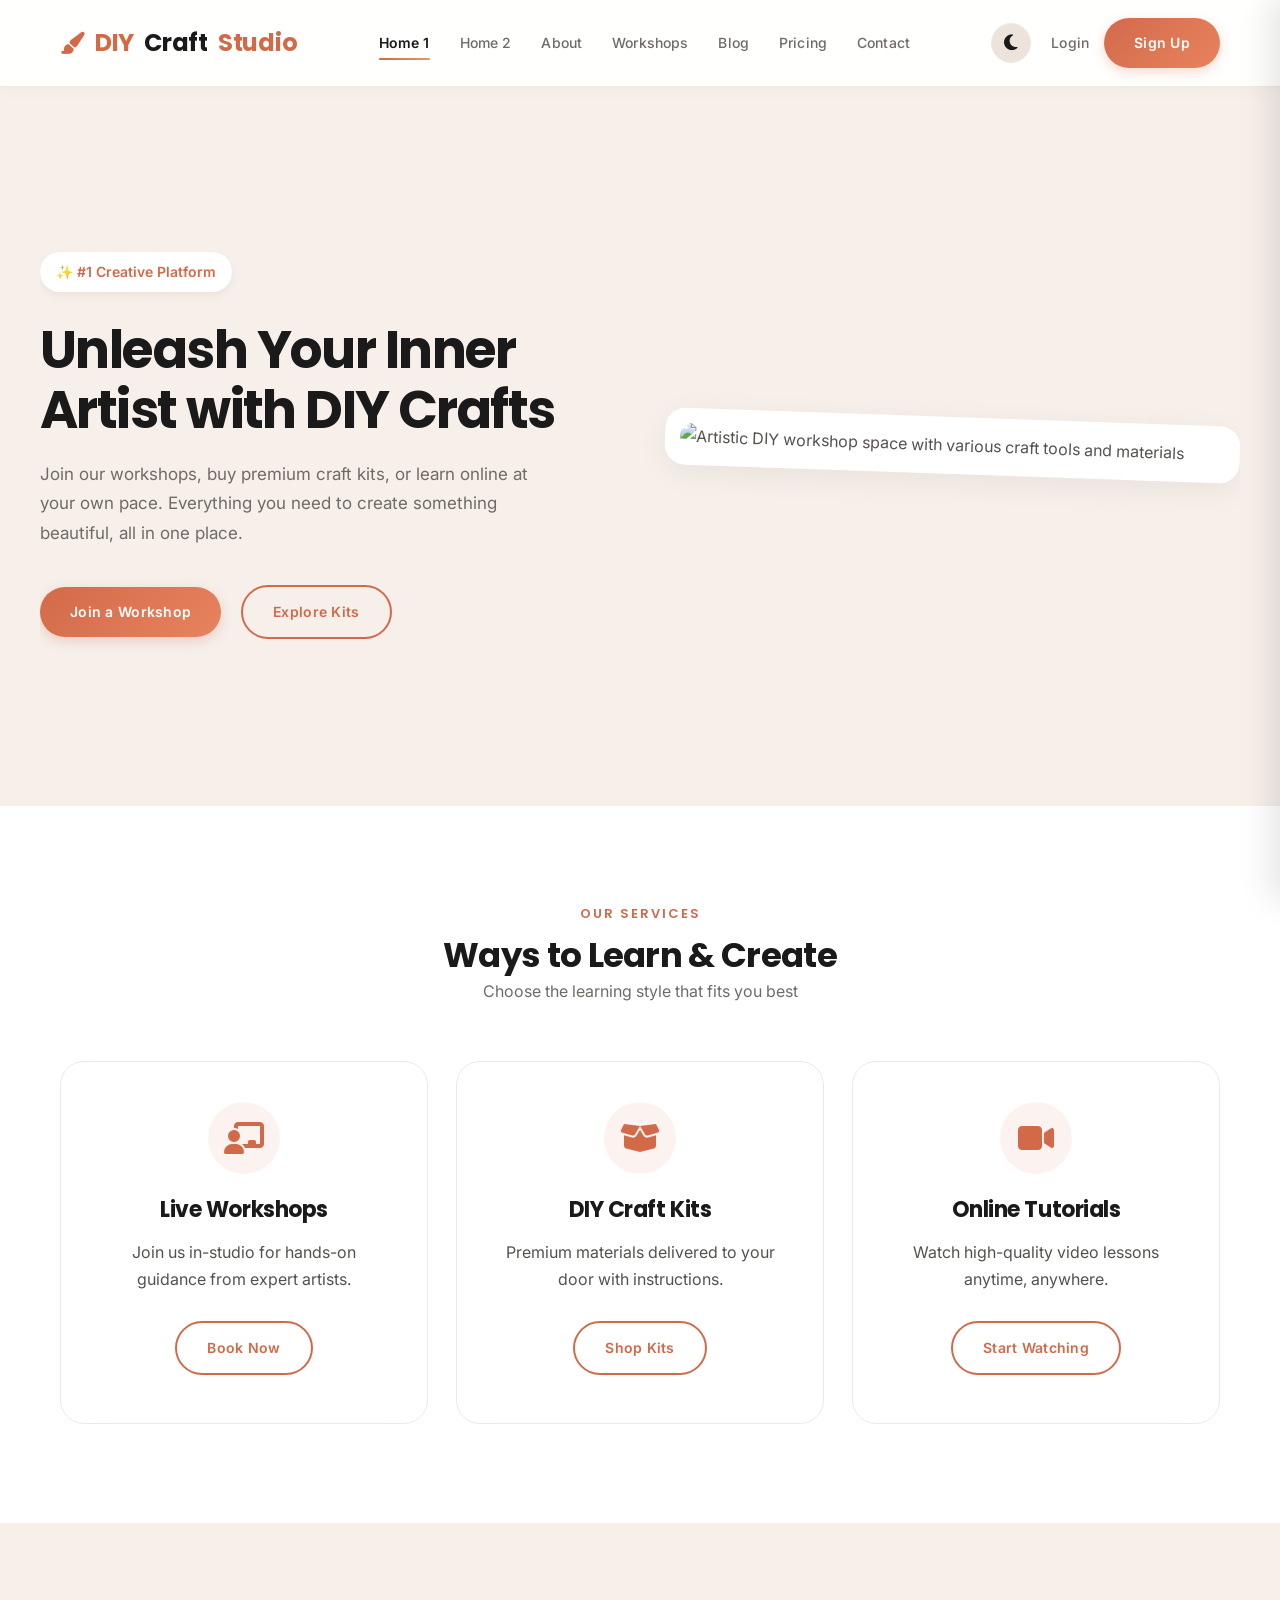
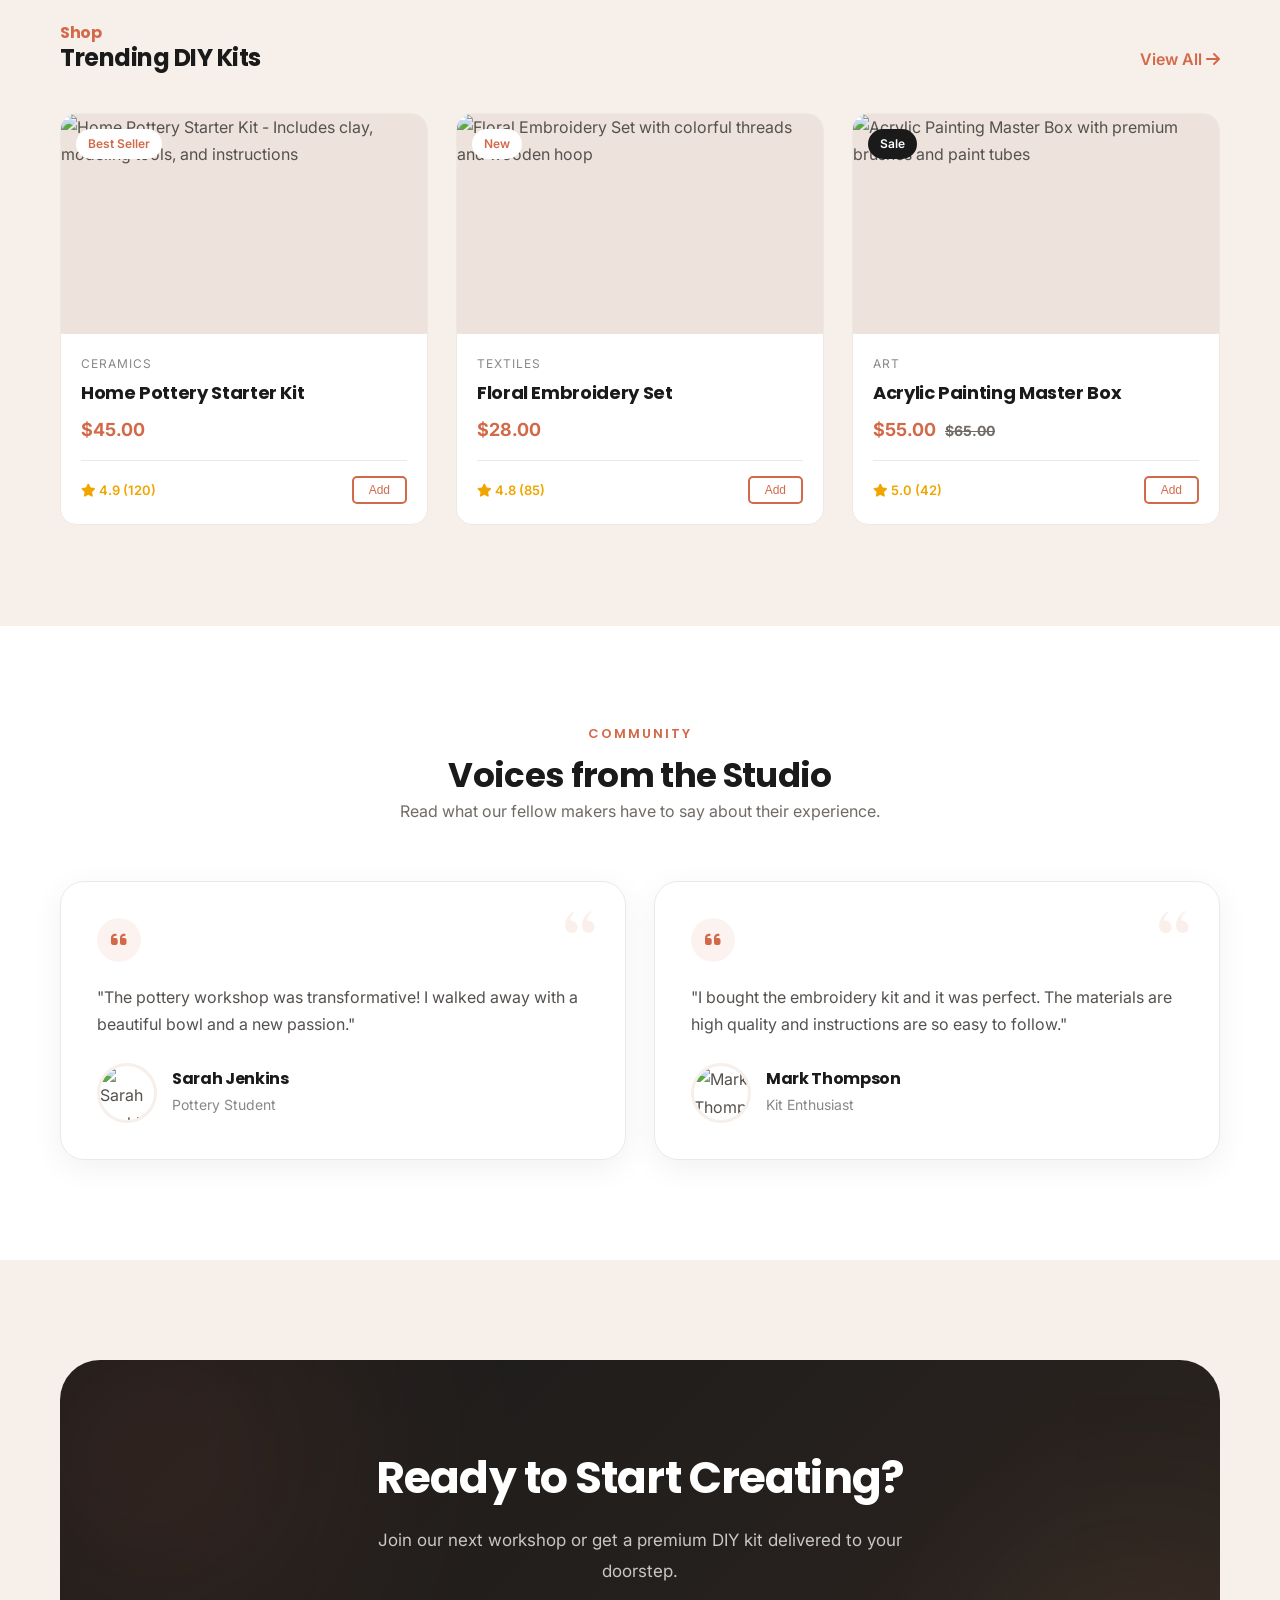
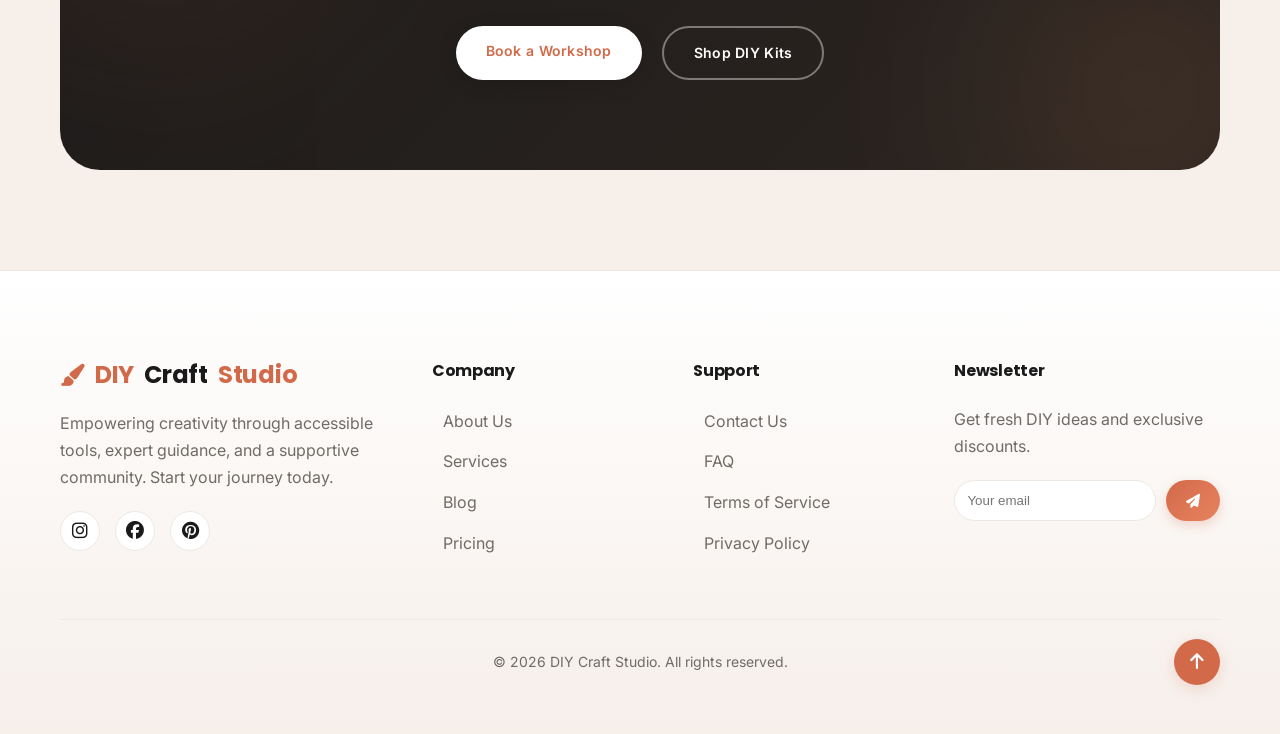
==== commit 7c9fc524: "header" ====
--- a/index.html
+++ b/index.html
@@ -26,8 +26,6 @@
                 <a href="home2.html" class="nav-item">Home 2</a>
                 <a href="about.html" class="nav-item">About</a>
                 <a href="services.html" class="nav-item">Workshops</a>
-                <a href="services.html" class="nav-item">Kits</a>
-                <a href="services.html" class="nav-item">Tutorials</a>
                 <a href="blog.html" class="nav-item">Blog</a>
                 <a href="pricing.html" class="nav-item">Pricing</a>
                 <a href="contact.html" class="nav-item">Contact</a>
@@ -54,8 +52,6 @@
             <a href="home2.html" class="sidebar-item"><i class="fa-solid fa-store"></i> Home 2</a>
             <a href="about.html" class="sidebar-item"><i class="fa-solid fa-circle-info"></i> About</a>
             <a href="services.html" class="sidebar-item"><i class="fa-solid fa-palette"></i> Workshops</a>
-            <a href="services.html" class="sidebar-item"><i class="fa-solid fa-box-open"></i> Kits</a>
-            <a href="services.html" class="sidebar-item"><i class="fa-solid fa-video"></i> Tutorials</a>
             <a href="blog.html" class="sidebar-item"><i class="fa-solid fa-newspaper"></i> Blog</a>
             <a href="pricing.html" class="sidebar-item"><i class="fa-solid fa-tags"></i> Pricing</a>
             <a href="contact.html" class="sidebar-item"><i class="fa-solid fa-envelope"></i> Contact</a>
